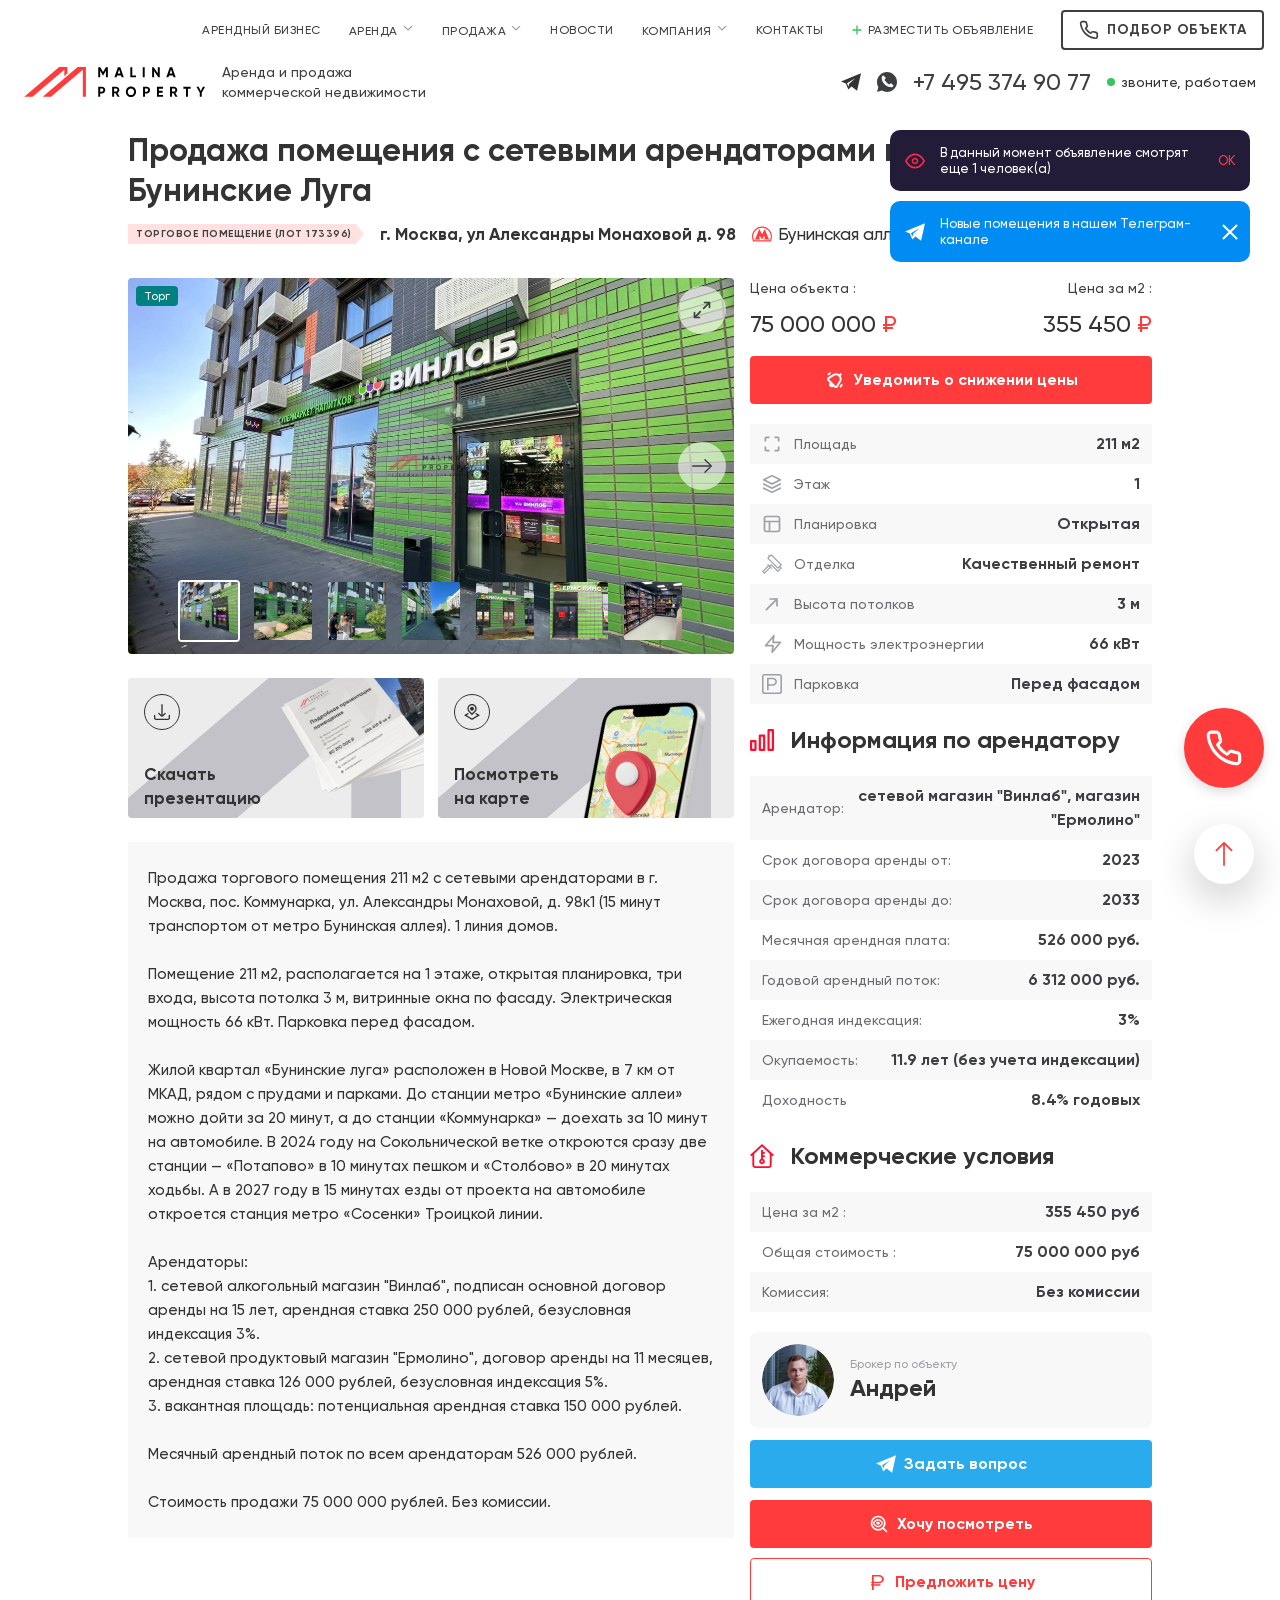
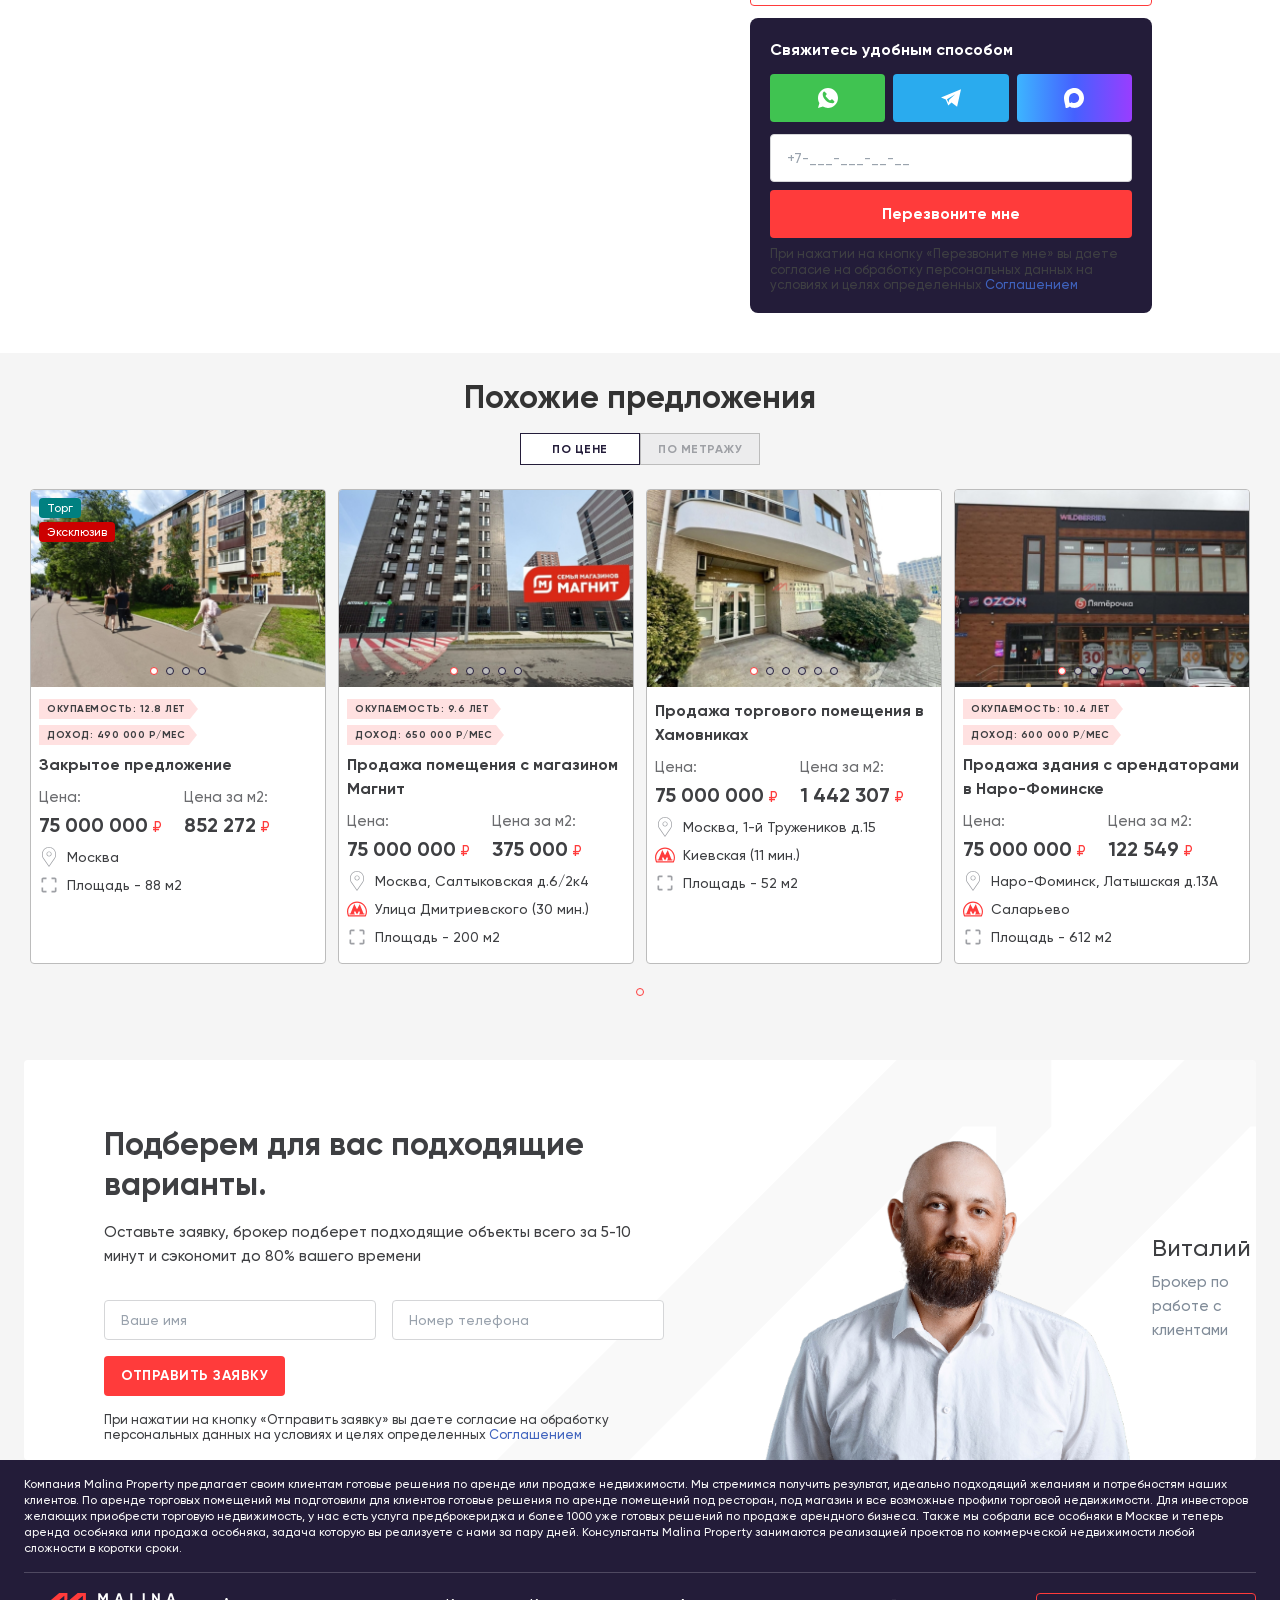
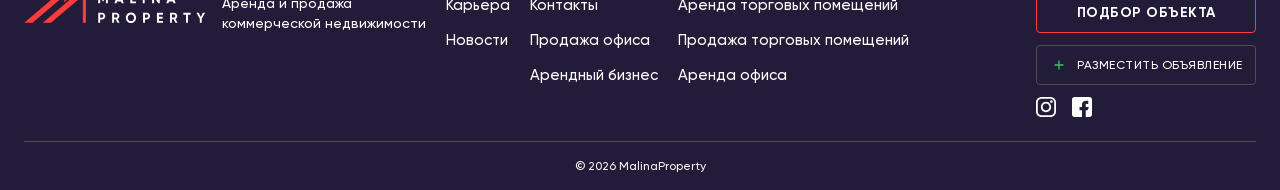
==== object/index.html @ c5d5a67d "Malina Property: страницы объекта и подборки" ====
<!doctype html>
<!--
  Malina Property — каркас страницы.
  ⚠️ *.html в корне website/ СГЕНЕРИРОВАНЫ: этот каркас + pages/<имя>.html + blocks/**/*.html → `node build.mjs`.
  Правьте блоки, страницы и layout.html, не собранные файлы (гейт `node build.mjs --check` поймает ручную правку).
-->
<html lang="ru">
<head>
<meta charset="utf-8" />
<meta http-equiv="Cache-Control" content="no-cache, no-store, must-revalidate" />
<meta name="viewport" content="width=device-width,initial-scale=1" />
<title>Страница объекта — Malina Property</title>
<link rel="preload" href="../fonts/gilroy-medium.woff" as="font" type="font/woff" crossorigin />
<link rel="preload" href="../fonts/gilroy-bold.woff" as="font" type="font/woff" crossorigin />
<link rel="stylesheet" href="../styles.css" />
</head>
<body>
<header id="header">
  <div class="container header-top hide-mobile">
    <a class="nav-item" href="#">Арендный бизнес</a>
    <div class="nav-drop"><a class="nav-item" href="#">Аренда <img src="../img/icons/chevron-down.svg" alt="" /></a><div class="submenu"><a href="#">Торговые помещения</a><a href="#">Офисы</a><a href="#">Особняки</a></div></div>
    <div class="nav-drop"><a class="nav-item" href="#">Продажа <img src="../img/icons/chevron-down.svg" alt="" /></a><div class="submenu"><a href="#">Торговые помещения</a><a href="#">Арендный бизнес</a><a href="#">Офисы</a><a href="#">Особняки</a></div></div>
    <a class="nav-item" href="#">Новости</a>
    <div class="nav-drop"><a class="nav-item" href="#">Компания <img src="../img/icons/chevron-down.svg" alt="" /></a><div class="submenu"><a href="#">Собственникам</a><a href="#">Клиентам</a><a href="#">Вакансии</a></div></div>
    <a class="nav-item" href="#">Контакты</a>
    <a class="nav-item" href="#"><img src="../img/icons/plus.svg" alt="" /> Разместить объявление</a>
    <a class="btn btn--select" href="#" data-modal="m-podbor"><img src="../img/icons/phone.svg" alt="" /><span>Подбор объекта</span></a>
  </div>
  <div class="container header-bottom">
    <button class="menu-btn only-mobile" type="button" aria-label="Меню" aria-controls="mobile-menu" aria-expanded="false"><img src="../img/icons/menu.svg" alt="" /></button>
    <a class="logo" href="../object/" aria-label="Malina Property"><img src="../img/brand/logo-dark.svg" alt="Malina Property" /></a>
    <p class="logo-note hide-mobile">Аренда и продажа<br />коммерческой недвижимости</p>
    <span class="spacer"></span>
    <a class="messenger hide-mobile" href="#" aria-label="Telegram"><img src="../img/icons/telegram.svg" alt="" /></a>
    <a class="messenger messenger--wa" href="#" aria-label="WhatsApp"><img src="../img/icons/whatsapp.svg" alt="" /></a>
    <a class="phone" href="tel:+74953749077">+7 495 374 90 77</a>
    <p class="status hide-mobile"><img src="../img/icons/status-dot.svg" alt="" /> звоните, работаем</p>
    <a class="call-btn only-mobile" href="#" data-modal="m-podbor" aria-label="Подбор объекта"><img src="../img/icons/phone.svg" alt="" /></a>
  </div>
  <nav id="mobile-menu" class="only-mobile" aria-label="Меню">
    <button class="mm-close js-menu-close" type="button" aria-label="Закрыть меню"><img src="../img/icons/close.svg" alt="" /></button>
    <a href="#">Арендный бизнес</a>
    <a href="#">Аренда</a>
    <div class="mm-sub"><a href="#">Торговые помещения</a><a href="#">Офисы</a><a href="#">Особняки</a></div>
    <a href="#">Продажа</a>
    <div class="mm-sub"><a href="#">Торговые помещения</a><a href="#">Арендный бизнес</a><a href="#">Офисы</a><a href="#">Особняки</a></div>
    <a href="#">Новости</a>
    <a href="#">Компания</a>
    <div class="mm-sub"><a href="#">Собственникам</a><a href="#">Клиентам</a><a href="#">Вакансии</a></div>
    <a href="#">Контакты</a>
    <a href="#">Разместить объявление</a>
    <a class="btn btn--select" href="#" data-modal="m-podbor"><img src="../img/icons/phone.svg" alt="" /><span>Подбор объекта</span></a>
  </nav>
</header>
<main>
<div id="viewers-toast" role="status">
  <img src="../img/icons/eye.svg" alt="" />
  <p>В данный момент объявление смотрят еще 1 человек(а)</p>
  <button type="button" class="js-toast-close">ОК</button>
</div>
<!-- Плашка Telegram-канала — как на сайте: справа под шапкой (под плашкой «смотрят»), на телефоне — внизу; × прячет до перезагрузки (решение 6) -->
<div id="tg-plaque" class="js-tg" hidden>
  <a href="#"><img src="../img/site/telegram.svg" alt="" />Новые помещения в нашем Телеграм-канале</a>
  <button class="js-tg-close" type="button" aria-label="Скрыть"></button>
</div>
<section id="object-title">
  <div class="container">
    <div class="object-wrap">
      <div class="mobile-actions">
        <a class="icon-btn icon-btn--sm" href="#" aria-label="Назад"><img src="../img/icons/chevron-left.svg" alt="" /></a>
        <button class="icon-btn icon-btn--sm js-favorite" type="button" aria-label="В избранное"><img src="../img/icons/favorite.svg" alt="" /></button>
      </div>
      <div class="title-row">
        <h1>Продажа помещения с сетевыми арендаторами в ЖК Бунинские Луга</h1>
        <p class="views">Просмотров: 2375</p>
        <button class="icon-btn icon-btn--sm js-favorite" type="button" aria-label="В избранное"><img src="../img/icons/favorite.svg" alt="" /></button>
      </div>
      <div class="info-row">
        <span class="tag"><span class="tag__body">Торговое помещение (лот 173396)</span><img class="tag__tail" src="../img/icons/tag-tail.svg" alt="" /></span>
        <p class="address">г. Москва, ул Александры Монаховой д. 98</p>
        <p class="metro"><img src="../img/icons/metro.svg" alt="Метро" />Бунинская аллея (транспортом 15 мин.)</p>
      </div>
    </div>
  </div>
</section>
<section id="object-main">
  <div class="container">
    <div class="object-wrap">
      <div class="col-left">
<div id="gallery" class="js-gallery">
  <!-- Лента фото: первое — в разметке, остальные app.js строит по миниатюрам (data-src). Листается стрелками, миниатюрами, свайпом -->
  <div class="photo js-slider-view">
    <div class="slides js-slides"><img src="../img/object/photo-1.jpg" alt="Помещение с сетевыми арендаторами, ЖК Бунинские Луга" draggable="false" /></div>
    <span class="badge badge--teal g-torg js-torg" hidden>Торг</span>
    <button class="icon-btn icon-btn--photo g-expand js-gallery-full" type="button" aria-label="Развернуть"><img src="../img/icons/expand.svg" alt="" /></button>
    <button class="icon-btn icon-btn--photo g-prev js-prev" type="button" aria-label="Предыдущее фото"><img src="../img/icons/arrow-left.svg" alt="" /></button>
    <button class="icon-btn icon-btn--photo g-next js-next" type="button" aria-label="Следующее фото"><img src="../img/icons/arrow-right.svg" alt="" /></button>
  </div>
  <div class="thumbs js-thumbs">
    <button class="thumb" type="button" data-src="../img/object/photo-1.jpg" aria-current="true" aria-label="Фото 1"><img src="../img/object/thumb-1.jpg" alt="" /></button>
    <button class="thumb" type="button" data-src="../img/object/thumb-2.jpg" aria-label="Фото 2"><img src="../img/object/thumb-2.jpg" alt="" /></button>
    <button class="thumb" type="button" data-src="../img/object/thumb-3.jpg" aria-label="Фото 3"><img src="../img/object/thumb-3.jpg" alt="" /></button>
    <button class="thumb" type="button" data-src="../img/object/thumb-4.jpg" aria-label="Фото 4"><img src="../img/object/thumb-4.jpg" alt="" /></button>
    <button class="thumb" type="button" data-src="../img/object/thumb-5.jpg" aria-label="Фото 5"><img src="../img/object/thumb-5.jpg" alt="" /></button>
    <button class="thumb" type="button" data-src="../img/object/thumb-6.jpg" aria-label="Фото 6"><img src="../img/object/thumb-6.jpg" alt="" /></button>
    <button class="thumb" type="button" data-src="../img/object/thumb-7.jpg" aria-label="Фото 7"><img src="../img/object/thumb-7.jpg" alt="" /></button>
  </div>
  <!-- Полный экран — как на malinaproperty.ru: подложка, фото по центру, миниатюры под ним, справа панель объекта (заголовок,
       тег, адрес, метро — копия из заголовка страницы), белый крестик. На телефоне — сплошной фон, без панели -->
  <div class="g-full layer js-gallery-layer" role="dialog" aria-modal="true" aria-label="Фото объекта" hidden>
    <div class="g-full__stage layer__box">
      <!-- Рамка фото: лента обрезается по краю (overflow), а крестик висит снаружи угла -->
      <div class="g-full__frame">
      <div class="g-full__photo js-slider-view">
        <div class="slides js-slides"></div>
        <span class="badge badge--teal g-torg js-torg" hidden>Торг</span>
        <button class="icon-btn g-full__arrow g-prev js-prev" type="button" aria-label="Предыдущее фото"><img src="../img/icons/arrow-left.svg" alt="" /></button>
        <button class="icon-btn g-full__arrow g-next js-next" type="button" aria-label="Следующее фото"><img src="../img/icons/arrow-right.svg" alt="" /></button>
      </div>
        <button class="g-full__close js-gallery-close" type="button" aria-label="Закрыть"><img src="../img/icons/close.svg" alt="" /></button>
      </div>
      <div class="g-full__thumbs js-thumbs"></div>
    </div>
    <aside class="g-full__panel">
      <h2 class="js-full-title"></h2>
      <span class="tag"><span class="tag__body js-full-tag"></span><img class="tag__tail" src="../img/icons/tag-tail.svg" alt="" /></span>
      <p class="g-full__address js-full-address"></p>
      <p class="g-full__metro"><img src="../img/icons/metro.svg" alt="Метро" /><span class="js-full-metro"></span></p>
      <a class="btn btn--primary" href="#" data-modal="m-view"><img src="../img/icons/eye-white.svg" alt="" />Хочу посмотреть</a>
      <a class="btn btn--select" href="#" data-modal="m-price"><img src="../img/icons/rub-dark.svg" alt="" />Предложите цену</a>
    </aside>
  </div>
</div>
<div id="banners">
  <a class="banner" href="#" data-modal="m-presentation">
    <img class="b-lines" src="../img/banners/bg-lines.svg" alt="" />
    <span class="b-icon b-icon--ring"><img src="../img/banners/download.svg" alt="" /></span>
    <img class="b-cards" src="../img/banners/business-cards.png" alt="" />
    <span class="b-text">Скачать<br />презентацию</span>
  </a>
  <a class="banner js-map" href="https://yandex.ru/maps/" target="_blank" rel="noopener">
    <img class="b-lines" src="../img/banners/bg-lines.svg" alt="" />
    <img class="b-icon" src="../img/banners/map-pin.svg" alt="" />
    <span class="b-phone-wrap"><img class="b-phone" src="../img/banners/phone-map.png" alt="" /></span>
    <img class="b-pin" src="../img/banners/location.png" alt="" />
    <span class="b-text">Посмотреть<br />на карте</span>
  </a>
</div>
<div id="description">
  <p>Продажа торгового помещения 211 м2 с сетевыми арендаторами в г. Москва, пос. Коммунарка, ул. Александры Монаховой, д. 98к1 (15 минут транспортом от метро Бунинская аллея). 1 линия домов.</p>
  <p>Помещение 211 м2, располагается на 1 этаже, открытая планировка, три входа, высота потолка 3 м, витринные окна по фасаду. Электрическая мощность 66 кВт. Парковка перед фасадом.</p>
  <p>Жилой квартал «Бунинские луга» расположен в Новой Москве, в 7 км от МКАД, рядом с прудами и парками. До станции метро «Бунинские аллеи» можно дойти за 20 минут, а до станции «Коммунарка» — доехать за 10 минут на автомобиле. В 2024 году на Сокольнической ветке откроются сразу две станции — «Потапово» в 10 минутах пешком и «Столбово» в 20 минутах ходьбы. А в 2027 году в 15 минутах езды от проекта на автомобиле откроется станция метро «Сосенки» Троицкой линии.</p>
  <p>Арендаторы:<br />1. сетевой алкогольный магазин "Винлаб", подписан основной договор аренды на 15 лет, арендная ставка 250 000 рублей, безусловная индексация 3%.<br />2. сетевой продуктовый магазин "Ермолино", договор аренды на 11 месяцев, арендная ставка 126 000 рублей, безусловная индексация 5%.<br />3. вакантная площадь: потенциальная арендная ставка 150 000 рублей.</p>
  <p>Месячный арендный поток по всем арендаторам 526 000 рублей.</p>
  <p>Стоимость продажи 75 000 000 рублей. Без комиссии.</p>
</div>
      </div>
      <div class="col-right">
<div id="price">
  <div class="prices">
    <div><p class="p-label">Цена объекта :</p><p class="p-value">75 000 000 <span class="rub">₽</span></p></div>
    <div><p class="p-label">Цена за м2 :</p><p class="p-value">355 450 <span class="rub">₽</span></p></div>
  </div>
  <!-- «Уведомить о снижении цены» — как на сайте, без окна: нажатие раскрывает поле телефона, кнопка становится «Уведомить меня» -->
  <form class="notify js-notify js-phone-form">
    <button class="btn btn--primary btn--block" type="button" data-open="Уведомить меня"><img src="../img/icons/bell.svg" alt="" /><span>Уведомить о снижении цены</span></button>
    <div class="notify__more">
      <input class="input input--lg js-phone" type="tel" placeholder="Номер телефона" aria-label="Номер телефона" />
      <p class="consent">При нажатии на кнопку «Уведомить меня» вы даете согласие на обработку персональных данных на условиях и целях определенных <a href="#">Соглашением</a></p>
    </div>
  </form>
</div>
<div id="params" class="kv">
  <div class="kv__row"><img src="../img/icons/area.svg" alt="" /><span class="kv__key">Площадь</span><span class="kv__val">211 м2</span></div>
  <div class="kv__row"><img src="../img/icons/floor.svg" alt="" /><span class="kv__key">Этаж</span><span class="kv__val">1</span></div>
  <div class="kv__row"><img src="../img/icons/layout.svg" alt="" /><span class="kv__key">Планировка</span><span class="kv__val">Открытая</span></div>
  <div class="kv__row"><img src="../img/icons/finish.svg" alt="" /><span class="kv__key">Отделка</span><span class="kv__val">Качественный ремонт</span></div>
  <div class="kv__row"><img src="../img/icons/ceiling.svg" alt="" /><span class="kv__key">Высота потолков</span><span class="kv__val">3 м</span></div>
  <div class="kv__row"><img src="../img/icons/power.svg" alt="" /><span class="kv__key">Мощность электроэнергии</span><span class="kv__val">66 кВт</span></div>
  <div class="kv__row"><img src="../img/icons/parking.svg" alt="" /><span class="kv__key">Парковка</span><span class="kv__val">Перед фасадом</span></div>
</div>
<div id="tenant">
  <h2 class="sec-title"><img src="../img/icons/chart.svg" alt="" />Информация по арендатору</h2>
  <div class="kv kv--wide-pad">
    <div class="kv__row"><span class="kv__key">Арендатор:</span><span class="kv__val">сетевой магазин "Винлаб", магазин "Ермолино"</span></div>
    <div class="kv__row"><span class="kv__key">Срок договора аренды от:</span><span class="kv__val">2023</span></div>
    <div class="kv__row"><span class="kv__key">Срок договора аренды до:</span><span class="kv__val">2033</span></div>
    <div class="kv__row"><span class="kv__key">Месячная арендная плата:</span><span class="kv__val">526 000 руб.</span></div>
    <div class="kv__row"><span class="kv__key">Годовой арендный поток:</span><span class="kv__val">6 312 000 руб.</span></div>
    <div class="kv__row"><span class="kv__key">Ежегодная индексация:</span><span class="kv__val">3%</span></div>
    <div class="kv__row"><span class="kv__key">Окупаемость:</span><span class="kv__val">11.9 лет (без учета индексации)</span></div>
    <div class="kv__row"><span class="kv__key">Доходность</span><span class="kv__val">8.4% годовых</span></div>
  </div>
</div>
<div id="terms">
  <h2 class="sec-title"><img src="../img/icons/terms.svg" alt="" />Коммерческие условия</h2>
  <div class="kv kv--wide-pad">
    <div class="kv__row"><span class="kv__key">Цена за м2 :</span><span class="kv__val">355 450 руб</span></div>
    <div class="kv__row"><span class="kv__key">Общая стоимость :</span><span class="kv__val">75 000 000 руб</span></div>
    <div class="kv__row"><span class="kv__key">Комиссия:</span><span class="kv__val">Без комиссии</span></div>
  </div>
</div>
<div id="contact">
  <!-- С менеджером — брокер по объекту; без менеджера — отдел продаж (?manager=no) -->
  <div class="agent if-manager">
    <img class="agent-photo" src="../img/contact/broker-andrey.png" alt="Андрей" />
    <div><p class="agent-role">Брокер по объекту</p><p class="agent-name">Андрей</p></div>
  </div>
  <!-- «Задать вопрос» — как на сайте: Telegram брокеру с готовым текстом; ссылка пока заглушка (решение 5) -->
  <a class="btn btn--block btn--telegram if-manager" href="#"><img src="../img/site/telegram.svg" alt="" />Задать вопрос</a>
  <div class="agent if-no-manager">
    <span class="agent-logo"><img src="../img/brand/mark.svg" alt="" /></span>
    <div><p class="agent-role">Отдел продаж</p><p class="agent-name">Malina Property</p></div>
  </div>
  <div class="actions js-contact-actions">
    <a class="btn btn--primary btn--block" href="#" data-modal="m-view"><img src="../img/icons/view.svg" alt="" />Хочу посмотреть</a>
    <a class="btn btn--outline btn--block" href="#" data-modal="m-price"><img src="../img/icons/rub.svg" alt="" />Предложить цену</a>
  </div>
  <div class="dark-panel">
    <h3>Свяжитесь удобным способом</h3>
    <div class="messengers">
      <a class="m-whatsapp" href="#" aria-label="WhatsApp"><img src="../img/icons/whatsapp-white.svg" alt="" /></a>
      <a class="m-telegram" href="#" aria-label="Telegram"><img src="../img/icons/telegram-white.svg" alt="" /></a>
      <a class="m-max" href="#" aria-label="Max"><img src="../img/icons/max-white.svg" alt="" /></a>
    </div>
    <form class="callback js-phone-form">
      <input class="input input--lg js-phone" type="tel" placeholder="+7-___-___-__-__" aria-label="Телефон" />
      <button class="btn btn--primary btn--block" type="submit">Перезвоните мне</button>
      <p class="consent consent--dark">При нажатии на кнопку «Перезвоните мне» вы даете согласие на обработку персональных данных на условиях и целях определенных <a href="#">Соглашением</a></p>
    </form>
  </div>
</div>
      </div>
    </div>
  </div>
</section>
<section id="similar">
  <div class="container">
    <div class="s-head">
      <h2>Похожие предложения</h2>
      <div class="tabs" role="tablist">
        <button type="button" role="tab" aria-selected="true" data-sort="price">По цене</button>
        <button type="button" role="tab" aria-selected="false" data-sort="area">По метражу</button>
      </div>
    </div>
    <!-- Карусель по кругу (как Owl loop: true на сайте): 4 / 3 / 2 / 1 карточки, свайп, точки -->
    <div class="track js-carousel js-slider-view">
      <div class="slides js-slides">
      <a class="card" href="#" data-price="75000000" data-area="88">
        <div class="card__img js-slider-view">
          <div class="slides js-slides"><img src="../img/similar/offer-1.jpg" alt="" loading="lazy" draggable="false" /><img src="../img/site/similar-1/1.jpg" alt="" loading="lazy" draggable="false" /><img src="../img/site/similar-1/2.jpg" alt="" loading="lazy" draggable="false" /><img src="../img/site/similar-1/3.jpg" alt="" loading="lazy" draggable="false" /></div>
          <div class="card__badges"><span class="badge badge--teal">Торг</span><span class="badge badge--red">Эксклюзив</span></div>
          <button class="card__arrow card__prev js-prev" type="button" aria-label="Предыдущее фото"><img src="../img/site/arrow-left.svg" alt="" /></button>
          <button class="card__arrow card__next js-next" type="button" aria-label="Следующее фото"><img src="../img/site/arrow-right.svg" alt="" /></button>
          <div class="card__dots js-card-dots"></div>
        </div>
        <div class="card__body">
          <div class="card__tags"><span class="tag"><span class="tag__body">Окупаемость: 12.8 лет</span><img class="tag__tail" src="../img/icons/tag-tail.svg" alt="" /></span><span class="tag"><span class="tag__body">Доход: 490 000 р/мес</span><img class="tag__tail" src="../img/icons/tag-tail.svg" alt="" /></span></div>
          <p class="card__title">Закрытое предложение</p>
          <div class="card__prices"><div><span class="card__price-label">Цена:</span><span class="card__price"><b>75 000 000</b><span class="rub">₽</span></span></div><div><span class="card__price-label">Цена за м2:</span><span class="card__price"><b>852 272</b><span class="rub">₽</span></span></div></div>
          <div class="card__meta">
            <p class="card__meta-row"><img src="../img/icons/pin.svg" alt="" />Москва</p>
            <p class="card__meta-row"><img src="../img/icons/area.svg" alt="" />Площадь - 88 м2</p>
          </div>
        </div>
      </a>
      <a class="card" href="#" data-price="75000000" data-area="200">
        <div class="card__img js-slider-view">
          <div class="slides js-slides"><img src="../img/similar/offer-2.jpg" alt="" loading="lazy" draggable="false" /><img src="../img/site/similar-2/1.jpg" alt="" loading="lazy" draggable="false" /><img src="../img/site/similar-2/2.jpg" alt="" loading="lazy" draggable="false" /><img src="../img/site/similar-2/3.jpg" alt="" loading="lazy" draggable="false" /><img src="../img/site/similar-2/4.jpg" alt="" loading="lazy" draggable="false" /></div>
          <button class="card__arrow card__prev js-prev" type="button" aria-label="Предыдущее фото"><img src="../img/site/arrow-left.svg" alt="" /></button>
          <button class="card__arrow card__next js-next" type="button" aria-label="Следующее фото"><img src="../img/site/arrow-right.svg" alt="" /></button>
          <div class="card__dots js-card-dots"></div>
        </div>
        <div class="card__body">
          <div class="card__tags"><span class="tag"><span class="tag__body">Окупаемость: 9.6 лет</span><img class="tag__tail" src="../img/icons/tag-tail.svg" alt="" /></span><span class="tag"><span class="tag__body">Доход: 650 000 р/мес</span><img class="tag__tail" src="../img/icons/tag-tail.svg" alt="" /></span></div>
          <p class="card__title">Продажа помещения с магазином Магнит</p>
          <div class="card__prices"><div><span class="card__price-label">Цена:</span><span class="card__price"><b>75 000 000</b><span class="rub">₽</span></span></div><div><span class="card__price-label">Цена за м2:</span><span class="card__price"><b>375 000</b><span class="rub">₽</span></span></div></div>
          <div class="card__meta">
            <p class="card__meta-row"><img src="../img/icons/pin.svg" alt="" />Москва, Салтыковская д.6/2к4</p>
            <p class="card__meta-row"><img src="../img/icons/metro.svg" alt="" />Улица Дмитриевского (30 мин.)</p>
            <p class="card__meta-row"><img src="../img/icons/area.svg" alt="" />Площадь - 200 м2</p>
          </div>
        </div>
      </a>
      <a class="card" href="#" data-price="75000000" data-area="52">
        <div class="card__img js-slider-view">
          <div class="slides js-slides"><img src="../img/similar/offer-3.jpg" alt="" loading="lazy" draggable="false" /><img src="../img/site/similar-3/1.jpg" alt="" loading="lazy" draggable="false" /><img src="../img/site/similar-3/2.jpg" alt="" loading="lazy" draggable="false" /><img src="../img/site/similar-3/3.jpg" alt="" loading="lazy" draggable="false" /><img src="../img/site/similar-3/4.jpg" alt="" loading="lazy" draggable="false" /><img src="../img/site/similar-3/5.jpg" alt="" loading="lazy" draggable="false" /></div>
          <button class="card__arrow card__prev js-prev" type="button" aria-label="Предыдущее фото"><img src="../img/site/arrow-left.svg" alt="" /></button>
          <button class="card__arrow card__next js-next" type="button" aria-label="Следующее фото"><img src="../img/site/arrow-right.svg" alt="" /></button>
          <div class="card__dots js-card-dots"></div>
        </div>
        <div class="card__body">
          <p class="card__title">Продажа торгового помещения в Хамовниках</p>
          <div class="card__prices"><div><span class="card__price-label">Цена:</span><span class="card__price"><b>75 000 000</b><span class="rub">₽</span></span></div><div><span class="card__price-label">Цена за м2:</span><span class="card__price"><b>1 442 307</b><span class="rub">₽</span></span></div></div>
          <div class="card__meta">
            <p class="card__meta-row"><img src="../img/icons/pin.svg" alt="" />Москва, 1-й Тружеников д.15</p>
            <p class="card__meta-row"><img src="../img/icons/metro.svg" alt="" />Киевская (11 мин.)</p>
            <p class="card__meta-row"><img src="../img/icons/area.svg" alt="" />Площадь - 52 м2</p>
          </div>
        </div>
      </a>
      <a class="card" href="#" data-price="75000000" data-area="612">
        <div class="card__img js-slider-view">
          <div class="slides js-slides"><img src="../img/similar/offer-4.jpg" alt="" loading="lazy" draggable="false" /><img src="../img/site/similar-4/1.jpg" alt="" loading="lazy" draggable="false" /><img src="../img/site/similar-4/2.jpg" alt="" loading="lazy" draggable="false" /><img src="../img/site/similar-4/3.jpg" alt="" loading="lazy" draggable="false" /><img src="../img/site/similar-4/4.jpg" alt="" loading="lazy" draggable="false" /><img src="../img/site/similar-4/5.jpg" alt="" loading="lazy" draggable="false" /></div>
          <button class="card__arrow card__prev js-prev" type="button" aria-label="Предыдущее фото"><img src="../img/site/arrow-left.svg" alt="" /></button>
          <button class="card__arrow card__next js-next" type="button" aria-label="Следующее фото"><img src="../img/site/arrow-right.svg" alt="" /></button>
          <div class="card__dots js-card-dots"></div>
        </div>
        <div class="card__body">
          <div class="card__tags"><span class="tag"><span class="tag__body">Окупаемость: 10.4 лет</span><img class="tag__tail" src="../img/icons/tag-tail.svg" alt="" /></span><span class="tag"><span class="tag__body">Доход: 600 000 р/мес</span><img class="tag__tail" src="../img/icons/tag-tail.svg" alt="" /></span></div>
          <p class="card__title">Продажа здания с арендаторами в Наро-Фоминске</p>
          <div class="card__prices"><div><span class="card__price-label">Цена:</span><span class="card__price"><b>75 000 000</b><span class="rub">₽</span></span></div><div><span class="card__price-label">Цена за м2:</span><span class="card__price"><b>122 549</b><span class="rub">₽</span></span></div></div>
          <div class="card__meta">
            <p class="card__meta-row"><img src="../img/icons/pin.svg" alt="" />Наро-Фоминск, Латышская д.13А</p>
            <p class="card__meta-row"><img src="../img/icons/metro.svg" alt="" />Саларьево</p>
            <p class="card__meta-row"><img src="../img/icons/area.svg" alt="" />Площадь - 612 м2</p>
          </div>
        </div>
      </a>
      </div>
    </div>
    <div class="dots js-carousel-dots" aria-label="Страницы"></div>
  </div>
</section>
<section id="lead">
  <div class="container">
    <div class="lead-card">
      <div class="decor"><img src="../img/lead/decor.svg" alt="" /></div>
      <div class="content">
        <h2>Подберем для вас подходящие варианты.</h2>
        <p class="lead-text">Оставьте заявку, брокер подберет подходящие объекты всего за 5-10 минут и сэкономит до 80% вашего времени</p>
        <!-- Телефон: брокер (с менеджером) или логотип (без) — между текстом и формой -->
        <img class="broker-photo-m if-manager" src="../img/lead/broker-vitaliy-m.png" alt="Виталий" />
        <p class="broker-m if-manager"><b>Виталий</b><span>Брокер по работе с клиентами</span></p>
        <img class="wordmark-m if-no-manager" src="../img/brand/wordmark.svg" alt="Malina Property" />
        <form class="js-lead-form">
          <div class="inputs">
            <input class="input js-req" type="text" placeholder="Ваше имя" aria-label="Ваше имя" />
            <input class="input js-phone" type="tel" placeholder="Номер телефона" aria-label="Номер телефона" />
          </div>
          <button class="btn btn--primary btn--sm" type="submit">Отправить заявку</button>
          <p class="consent">При нажатии на кнопку «Отправить заявку» вы даете согласие на обработку персональных данных на условиях и целях определенных <a href="#">Соглашением</a></p>
        </form>
      </div>
      <img class="broker-photo if-manager" src="../img/lead/broker-vitaliy.png" alt="Виталий" />
      <div class="broker if-manager"><p class="broker-name">Виталий</p><p class="broker-role">Брокер по работе с клиентами</p></div>
      <img class="wordmark if-no-manager" src="../img/brand/wordmark.svg" alt="Malina Property" />
    </div>
  </div>
</section>
<div id="fab">
  <!-- Виджет брокера — как на сайте: красный круг; нажатие раскрывает панель «Задайте вопрос» с телефоном, мессенджерами и формой -->
  <div class="broker-widget js-broker-widget">
    <button class="bw-circle js-bw-open" type="button" aria-label="Задать вопрос брокеру"><img src="../img/site/call.svg" alt="" /></button>
    <div class="bw-panel" role="dialog" aria-label="Задайте вопрос">
      <button class="bw-close js-bw-close" type="button" aria-label="Закрыть">×</button>
      <img class="bw-photo" src="../img/site/broker-sergey-200.png" alt="Сергей" />
      <div class="bw-text"><p>Задайте вопрос:</p><b>Сергей</b><span>Брокеру по работе с клиентами</span></div>
      <div class="bw-contacts">
        <b>+ 7 (495) 374 90 77</b>
        <a class="bw-tg" href="#" aria-label="Telegram"><img src="../img/site/telegram.svg" alt="" /></a>
        <a class="bw-wa" href="#" aria-label="WhatsApp"><img src="../img/site/whatsapp.svg" alt="" /></a>
      </div>
      <form class="bw-form js-phone-form">
        <input class="input js-phone" type="tel" placeholder="Номер телефона" aria-label="Номер телефона" />
        <button class="btn btn--primary btn--block bw-submit" type="submit">Перезвоните мне</button>
      </form>
    </div>
  </div>
  <button class="fab-up js-up" type="button" aria-label="Наверх"><img src="../img/icons/arrow-up.svg" alt="" /></button>
</div>
<div id="sticky-actions" class="js-sticky-actions">
  <a class="btn btn--primary btn--block" href="#" data-modal="m-view"><img src="../img/icons/view.svg" alt="" />Хочу посмотреть</a>
  <a class="btn btn--outline btn--block" href="#" data-modal="m-price"><img src="../img/icons/rub.svg" alt="" />Предложить цену</a>
</div>
<!-- Квиз «Ищете помещение на покупку?» — как на malinaproperty.ru: через 70 с справа снизу, при каждой загрузке (решение 6).
     Шаги: ветка → вопросы (клик по варианту — сразу дальше) → телефон → «Спасибо». Вопросы веток — data-* ниже, app.js. -->
<div id="quiz" class="js-quiz" hidden>
  <button class="quiz__close js-quiz-close" type="button" aria-label="Закрыть"></button>
  <div class="quiz__box">
    <div class="quiz__step is-small" data-step="start">
      <p class="quiz__title">Ищете помещение на покупку?</p>
      <div class="quiz__options"><button type="button" data-branch="tenant">С арендатором</button><button type="button" data-branch="empty">Пустое</button></div>
    </div>
    <div class="quiz__step" data-step="question" hidden>
      <p class="quiz__title js-quiz-q"></p>
      <div class="quiz__options js-quiz-options"></div>
    </div>
    <form class="quiz__step quiz__form js-quiz-form" data-step="phone" hidden>
      <p class="quiz__title">Оставьте номер — брокер подберет варианты по этим параметрам</p>
      <div class="quiz__row"><input class="quiz__input js-phone" type="tel" placeholder="+7" aria-label="Телефон" /><button class="quiz__submit" type="submit">Получить подборку</button></div>
      <p class="quiz__consent">Нажимая кнопку, я соглашаюсь на <a href="#">обработку персональных данных</a> для маркетинговых сообщений</p>
    </form>
    <div class="quiz__step" data-step="done" hidden><p class="quiz__title">Спасибо! Наш менеджер свяжется с Вами.</p></div>
  </div>
  <script type="application/json" class="js-quiz-data">
{
 "tenant": [
  ["На что ориентируетесь при выборе помещения", ["Окупаемость", "Расположение", "На арендатора"]],
  ["В каком бюджете рассматриваете покупку?", ["до 30 млн. руб", "30 - 50 млн.руб", "50 - 80 млн.руб", "80 - 100 млн.руб", "от 100 млн.руб"]],
  ["Когда планируете покупку", ["Сразу как найду подходящее", "Через пару месяцев", "Пока изучаю рынок"]]
 ],
 "empty": [
  ["В каком доме рассматриваете покупку помещения?", ["В готовом доме", "В строящемся доме", "Без разницы"]],
  ["Для каких целей планируете покупку", ["Для сдачи в аренду", "Под свой бизнес", "Вложить деньги", "На перепродажу"]],
  ["На что ориентируетесь при выборе помещения", ["Локация", "Трафик", "Востребованность арендаторами"]],
  ["В каком бюджете рассматриваете покупку?", ["до 30 млн. руб", "30 - 50 млн. руб", "50 - 80 млн. руб"]],
  ["Когда планируете покупку", ["Сразу как найду подходящее", "Через пару месяцев", "Пока изучаю рынок"]]
 ]
}
  </script>
</div>
</main>
<footer id="footer">
  <div class="container">
    <p class="footer-about">Компания Malina Property предлагает своим клиентам готовые решения по аренде или продаже недвижимости. Мы стремимся получить результат, идеально подходящий желаниям и потребностям наших клиентов. По аренде торговых помещений мы подготовили для клиентов готовые решения по аренде помещений под ресторан, под магазин и все возможные профили торговой недвижимости. Для инвесторов желающих приобрести торговую недвижимость, у нас есть услуга предброкериджа и более 1000 уже готовых решений по продаже арендного бизнеса. Также мы собрали все особняки в Москве и теперь аренда особняка или продажа особняка, задача которую вы реализуете с нами за пару дней. Консультанты Malina Property занимаются реализацией проектов по коммерческой недвижимости любой сложности в коротки сроки.</p>
    <div class="footer-main">
      <div class="footer-brand">
        <a href="../object/" aria-label="Malina Property"><img src="../img/brand/logo-white.svg" alt="Malina Property" /></a>
        <p>Аренда и продажа<br />коммерческой недвижимости</p>
      </div>
      <nav class="footer-links"><a href="#">Карьера</a><a href="#">Новости</a></nav>
      <nav class="footer-links"><a href="#">Контакты</a><a href="#">Продажа офиса</a><a href="#">Арендный бизнес</a></nav>
      <nav class="footer-links"><a href="#">Аренда торговых помещений</a><a href="#">Продажа торговых помещений</a><a href="#">Аренда офиса</a></nav>
      <span class="spacer"></span>
      <a class="footer-phone" href="tel:+74953749077">+7 495 374 90 77</a>
      <div class="footer-actions">
        <a class="btn btn--sm btn--ghost-dark btn--accent-border" href="#" data-modal="m-podbor">Подбор объекта</a>
        <a class="btn btn--sm btn--ghost-dark btn--plus" href="#"><img src="../img/icons/plus.svg" alt="" />Разместить объявление</a>
        <div class="footer-social">
          <a href="#" aria-label="Instagram"><img src="../img/icons/instagram.svg" alt="" /></a>
          <a href="#" aria-label="Facebook"><img src="../img/icons/facebook.svg" alt="" /></a>
        </div>
      </div>
    </div>
    <p class="footer-copy">© <span class="js-year">2026</span> MalinaProperty</p>
  </div>
</footer>
<!-- Окна сайта (как на malinaproperty.ru, решение 6). Кнопка открывает окно атрибутом data-modal="<id>".
     Окна с карточкой объекта (m-view, m-price) заполняют её из заголовка и цены страницы (app.js).
     После отправки любой формы — окно m-success: текст зависит от времени по Москве. -->
<div id="m-view" class="modal layer" role="dialog" aria-modal="true" aria-labelledby="m-view-title" hidden>
  <div class="modal__box layer__box">
    <button class="modal__close js-modal-close" type="button" aria-label="Закрыть"><img src="../img/icons/close.svg" alt="" /></button>
    <form class="modal__form js-phone-form">
      <div class="modal__head"><h2 id="m-view-title">Посмотреть объект</h2><p>Уточним доступ в помещение и согласуем удобное время</p></div>
      <div class="modal__fields">
        <input class="input js-phone" type="tel" placeholder="Номер телефона" aria-label="Номер телефона" />
        <input class="input js-req" type="text" placeholder="Ваше имя" aria-label="Ваше имя" />
      </div>
      <div class="modal__aside"><div class="obj-card js-obj-card"></div></div>
      <button class="btn btn--primary btn--block modal__submit" type="submit">Согласовать просмотр</button>
      <p class="consent">При нажатии на кнопку «Согласовать просмотр» вы даете согласие на обработку персональных данных на условиях и целях определенных <a href="#">Соглашением</a></p>
    </form>
  </div>
</div>
<div id="m-price" class="modal layer" role="dialog" aria-modal="true" aria-labelledby="m-price-title" hidden>
  <div class="modal__box layer__box">
    <button class="modal__close js-modal-close" type="button" aria-label="Закрыть"><img src="../img/icons/close.svg" alt="" /></button>
    <form class="modal__form js-phone-form">
      <div class="modal__head"><h2 id="m-price-title">Какую цену готовы предложить?</h2><p>Обсудим возможность сделки по вашей цене и вернемся с ответом</p></div>
      <div class="modal__fields">
        <input class="input js-req" type="text" placeholder="Ваше имя" aria-label="Ваше имя" />
        <input class="input js-phone" type="tel" placeholder="Номер телефона" aria-label="Номер телефона" />
        <input class="input js-req" type="text" inputmode="numeric" placeholder="Введите желаемую цену" aria-label="Желаемая цена" />
      </div>
      <div class="modal__aside"><div class="obj-card js-obj-card"></div></div>
      <button class="btn btn--primary btn--block modal__submit" type="submit">Отправить предложение</button>
      <p class="consent">При нажатии на кнопку «Отправить предложение» вы даете согласие на обработку персональных данных на условиях и целях определенных <a href="#">Соглашением</a></p>
    </form>
  </div>
</div>
<div id="m-presentation" class="modal layer" role="dialog" aria-modal="true" aria-labelledby="m-presentation-title" hidden>
  <div class="modal__box layer__box">
    <button class="modal__close js-modal-close" type="button" aria-label="Закрыть"><img src="../img/icons/close.svg" alt="" /></button>
    <form class="modal__form js-phone-form">
      <div class="modal__head"><h2 id="m-presentation-title">Получить презентацию объекта</h2><p>Все основные параметры объекта, фотографии, планировка и коммерческие условия — в одном PDF</p></div>
      <div class="modal__fields">
        <input class="input js-phone" type="tel" placeholder="Номер телефона" aria-label="Номер телефона" />
        <input class="input js-req" type="text" placeholder="Ваше имя" aria-label="Ваше имя" />
      </div>
      <div class="modal__aside modal__pdf"><img src="../img/site/presentation.png" alt="" /><p>PDF 3 MB<br />Актуально на <span class="js-today"></span></p></div>
      <button class="btn btn--primary btn--block modal__submit" type="submit">Получить презентацию</button>
      <p class="consent">При нажатии на кнопку «Получить презентацию» вы даете согласие на обработку персональных данных на условиях и целях определенных <a href="#">Соглашением</a></p>
    </form>
  </div>
</div>
<div id="m-podbor" class="modal layer" role="dialog" aria-modal="true" aria-labelledby="m-podbor-title" hidden>
  <div class="modal__box layer__box">
    <button class="modal__close js-modal-close" type="button" aria-label="Закрыть"><img src="../img/icons/close.svg" alt="" /></button>
    <form class="modal__form js-phone-form">
      <div class="modal__head"><h2 id="m-podbor-title">Подберем 5–10 объектов под ваш запрос</h2><p>Из 2500+ актуальных предложений отберем варианты под ваши цели и бюджет.</p></div>
      <div class="modal__fields">
        <input class="input js-phone" type="tel" placeholder="Номер телефона" aria-label="Номер телефона" />
        <input class="input js-req" type="text" placeholder="Ваше имя" aria-label="Ваше имя" />
        <textarea class="input input--area" placeholder="Расскажите подробнее об объекте, который ищете" aria-label="Что ищете"></textarea>
      </div>
      <div class="modal__aside modal__broker">
        <img class="mb-photo" src="../img/site/broker-sergey-200.png" alt="Сергей" />
        <p class="mb-name"><b>Сергей</b><span>Брокер по работе с клиентами</span></p>
        <ul class="mb-list">
          <li><span><img src="../img/site/list-clock.svg" alt="" /></span><p>Первые варианты — в течение <br /><b>10–15</b> минут.</p></li>
          <li><span><img src="../img/site/list-star.svg" alt="" /></span><p>Подбор и сопровождение покупки — без комиссии.</p></li>
          <li><span><img src="../img/site/list-zoom.svg" alt="" /></span><p><b>Учтет</b> коммерческие и технические <b>критерии поиска</b> объекта</p></li>
        </ul>
      </div>
      <button class="btn btn--primary btn--block modal__submit" type="submit">Получить подборку</button>
      <p class="consent">При нажатии на кнопку «Получить подборку» вы даете согласие на обработку персональных данных на условиях и целях определенных <a href="#">Соглашением</a></p>
    </form>
  </div>
</div>
<div id="m-success" class="modal modal--success layer" role="dialog" aria-modal="true" aria-labelledby="m-success-title" hidden>
  <div class="modal__box layer__box">
    <button class="modal__close js-modal-close" type="button" aria-label="Закрыть"><img src="../img/icons/close.svg" alt="" /></button>
    <span class="success-icon"><img src="../img/site/success.svg" alt="" /></span>
    <h2 id="m-success-title">Ваша заявка принята!</h2>
    <p>Мы приняли заявку и <span class="js-success-text">свяжемся с вами в ближайшее время</span></p>
  </div>
</div>
<script src="../app.js"></script>
</body>
</html>
---- styles.css ----
/*
  Malina Property — стили сайта.
  Вид — Figma `Malina_Work` (1440 / 390), поведение — как у malinaproperty.ru (CONTRIBUTING.md §2).
  Порядок: шрифты → токены → база → контейнер → компоненты (DS) → блоки (#id) в конце файла.
*/

/* === Шрифты: Gilroy с malinaproperty.ru === */
@font-face { font-family: 'Gilroy'; font-weight: 400; font-display: swap; src: url('fonts/gilroy-regular.woff2') format('woff2'); }
@font-face { font-family: 'Gilroy'; font-weight: 500; font-display: swap; src: url('fonts/gilroy-medium.woff') format('woff'); }
@font-face { font-family: 'Gilroy'; font-weight: 700; font-display: swap; src: url('fonts/gilroy-bold.woff') format('woff'); }
/* Квиз — шрифты сайта (Oswald, Golos Text), свои копии с Google Fonts */
@font-face { font-family: 'Oswald'; font-weight: 700; font-display: swap; src: url('fonts/oswald-cyr.woff2') format('woff2'); unicode-range: U+0400-045F, U+0490-0491, U+04B0-04B1, U+2116; }
@font-face { font-family: 'Oswald'; font-weight: 700; font-display: swap; src: url('fonts/oswald-lat.woff2') format('woff2'); unicode-range: U+0000-00FF, U+2000-206F; }
@font-face { font-family: 'Golos Text'; font-weight: 400 700; font-display: swap; src: url('fonts/golos-cyr.woff2') format('woff2'); unicode-range: U+0400-045F, U+0490-0491, U+04B0-04B1, U+2116; }
@font-face { font-family: 'Golos Text'; font-weight: 400 700; font-display: swap; src: url('fonts/golos-lat.woff2') format('woff2'); unicode-range: U+0000-00FF, U+2000-206F; }

/* === Токены — имена по переменным Figma (text/primary → --c-text) === */
:root {
  /* Текст */
  --c-text: #333;            /* text/primary */
  --c-text-2: #3e3f42;       /* text/secondary */
  --c-muted: #6b6c6f;        /* text/muted */
  --c-light: #9ea0a5;        /* text/light */
  --c-gray: #818c99;         /* text/gray */
  --c-placeholder: #99a2ad;  /* text/placeholder */
  --c-white: #fff;           /* text/white, bg/white */
  --c-on-dark: #f7f7f7;      /* text/on-dark */
  /* Бренд */
  --c-accent: #ff3b3b;                 /* brand/primary */
  --c-accent-15: rgba(255, 59, 59, .15); /* brand/primary-15% */
  --c-dark: #231c39;                   /* brand/dark */
  /* Фоны */
  --c-page: #f5f5f5;                   /* bg/page */
  --c-row: rgba(188, 188, 188, .1);    /* bg/row */
  --c-banner: #ececed;                 /* bg/banner */
  --c-overlay: rgba(255, 255, 255, .6); /* bg/overlay-60 */
  --c-surface: #f2f3f5;                /* bg/surface */
  --c-dim: rgba(23, 18, 38, .6);       /* затемнение под окном */
  --c-dim-strong: rgba(23, 18, 38, .72); /* фото архивного объекта */
  --c-glass: rgba(255, 255, 255, .16);  /* плашка на тёмном фото */
  --c-glass-border: rgba(255, 255, 255, .5);
  --c-gallery-dim: rgba(62, 63, 66, .8); /* подложка полноэкранной галереи (сайт) */
  /* Рамки */
  --c-border: #bcbcbc;        /* border/default */
  --c-border-input: #d5d6d8;  /* border/input */
  --c-border-dark: #241d3a;   /* border/dark */
  --c-border-on-dark: #4f4961; /* border/on-dark */
  /* UI */
  --c-whatsapp: #40c351;
  --c-telegram: #2aabee;
  --c-max-1: #3db5ff; --c-max-2: #4561ff; --c-max-3: #993dff;
  --c-tag-teal: #008080;
  --c-tag-red: #c00;
  --c-shadow: rgba(33, 33, 33, .16);
  --c-shadow-header: rgba(11, 3, 35, .15);
  --c-shadow-sticky: rgba(0, 0, 0, .12);
  --c-shadow-card: rgba(36, 28, 56, .06);
  --c-shadow-hover: rgba(0, 0, 0, .14); /* карточка «похожих» при наведении (сайт) */
  --c-shadow-menu: rgba(102, 0, 0, .35); /* подменю шапки (сайт) */
  --c-shadow-modal: rgba(31, 26, 52, .3);  /* окна (сайт) */
  --c-accent-10: rgba(255, 59, 59, .1);
  --c-menu-line: rgba(188, 188, 188, .5);
  --c-overlay-80: rgba(255, 255, 255, .8);
  --c-tg-plaque: #018cf3;               /* плашка Telegram (сайт) */
  --c-quiz: #091724; --c-quiz-close: #545454; /* квиз (сайт) */
  --c-glass-10: rgba(255, 255, 255, .1); --c-glass-20: rgba(255, 255, 255, .2);
  --c-arrow-shadow: rgba(62, 63, 66, .5); --c-arrow-shadow-hover: rgba(62, 63, 66, .7);
  --c-link: #3f63be;                        /* ссылка «Соглашением» (сайт) */
  --c-error: #ff0000; --c-error-bg: #fdd2d2; --c-error-glow: rgba(255, 0, 0, .3); /* ошибка поля (сайт) */

  /* Типографика — стили Figma Malina/Desktop/* (мобильные переопределены ниже) */
  --ff: 'Gilroy', sans-serif;
  --fs-tag: 10px;      --lh-tag: 12px;      /* Tag, caps .5 */
  --fs-caption: 12px;  --lh-caption: 16px;  /* Caption, Nav, Tab */
  --fs-label: 14px;    --lh-label: 20px;    /* Label, Button Caps */
  --fs-text: 15px;     --lh-text: 24px;     /* Text */
  --fs-body: 16px;     --lh-body: 24px;     /* Body Bold */
  --fs-subtitle: 17px; --lh-subtitle: 24px; /* Subtitle */
  --fs-h3: 20px;       --lh-h3: 28px;       /* H3 */
  --fs-h2: 24px;       --lh-h2: 32px;       /* H2, Title */
  --fs-h1: 32px;       --lh-h1: 40px;       /* H1 */

  /* Шапка: высота по живому сайту — 114 (две строки) / 64 на телефоне */
  --header-h: 114px;
}
@media (max-width: 767px) {
  :root {
    /* Malina/Mobile/*: H1 24/32 Regular, H2 20/28, Title 20/28, Label 12/16 */
    --fs-h1: 24px; --lh-h1: 32px;
    --fs-h2: 20px; --lh-h2: 28px;
    --fs-label: 12px; --lh-label: 16px;
    --header-h: 64px;
  }
}

/* === База === */
*, *::before, *::after { box-sizing: border-box; }
html { -webkit-text-size-adjust: 100%; }
body {
  margin: 0;
  padding-top: var(--header-h);
  font-family: var(--ff);
  font-weight: 500;
  font-size: var(--fs-label);
  line-height: var(--lh-label);
  color: var(--c-text);
  background: var(--c-white);
}
img { display: block; max-width: 100%; }
a { color: inherit; text-decoration: none; }
p, h1, h2, h3 { margin: 0; }
button, input { font: inherit; color: inherit; }
button { cursor: pointer; background: none; border: 0; padding: 0; }
a, button { transition: opacity .4s ease-out, background-color .4s ease-out, color .4s ease-out, border-color .4s ease-out, scale .1s ease-out; }
/* Плавная прокрутка к якорям; отступ — под фиксированную шапку (решение 5) */
html { scroll-behavior: smooth; scroll-padding-top: var(--header-h); }
/* Нажатие — кнопка чуть «вжимается» (scale, чтобы не спорить с transform позиционирования) */
.btn:active, .icon-btn:active, .thumb:active { scale: .97; }
/* Слои поверх страницы (окна): появляются и исчезают плавно — app.js ставит .is-in после снятия hidden */
.layer { opacity: 0; transition: opacity .25s ease-out; }
.layer.is-in { opacity: 1; }
.layer .layer__box { transform: translateY(16px); transition: transform .25s ease-out; }
.layer.is-in .layer__box { transform: none; }
@media (prefers-reduced-motion: reduce) {
  html { scroll-behavior: auto; }
  *, *::before, *::after { transition-duration: 0s !important; animation-duration: 0s !important; }
}

/* === Контейнер — как .container живого сайта: фиксированная ширина по диапазонам, поля 8px === */
.container { margin: 0 auto; padding: 0 8px; width: auto; }
@media (min-width: 768px) { .container { width: 750px; } }
@media (min-width: 992px) { .container { width: 970px; } }
@media (min-width: 1280px) { .container { width: 1248px; } }

/* Показ по диапазонам (как .hidden-xs живого сайта) */
@media (max-width: 767px) { .hide-mobile { display: none !important; } }
@media (min-width: 768px) { .only-mobile { display: none !important; } }

/* Состояние страницы «с менеджером / без» — ?manager=no (app.js ставит data-manager на <html>) */
html[data-manager="no"] .if-manager,
html:not([data-manager="no"]) .if-no-manager { display: none !important; }

/* === DS: текст === */
.t-caps { text-transform: uppercase; letter-spacing: .5px; }
.rub { color: var(--c-accent); }

/* === DS: кнопка .btn ===
   Основа: высота 48, радиус 4, Body Bold. Модификаторы: --primary (красная), --outline (красная рамка),
   --sm (40, капс 14), --ghost-dark (рамка на тёмном), --select (рамка 2px «Подбор объекта»). */
.btn {
  display: inline-flex; align-items: center; justify-content: center; gap: 8px;
  height: 48px; padding: 0 16px; border-radius: 4px;
  border: 1px solid transparent;
  font-weight: 700; font-size: var(--fs-body); line-height: var(--lh-body);
  white-space: nowrap;
}
.btn img { width: 20px; height: 20px; flex: none; }
.btn--block { width: 100%; }
.btn--primary { background: var(--c-accent); color: var(--c-white); }
.btn--primary:hover { opacity: .85; }
.btn--outline { background: var(--c-white); border-color: var(--c-accent); color: var(--c-accent); }
.btn--outline:hover { background: var(--c-accent-15); }
.btn--sm { height: 40px; font-size: 14px; line-height: 20px; letter-spacing: .5px; text-transform: uppercase; }
.btn--ghost-dark { background: var(--c-dark); color: var(--c-white); border-color: var(--c-border-on-dark); }
.btn--ghost-dark.btn--accent-border { border-color: var(--c-accent); }
.btn--ghost-dark:hover { border-color: var(--c-white); }
.btn--select { height: 40px; border: 2px solid var(--c-text-2); background: var(--c-white); color: var(--c-text-2);
  font-size: 14px; line-height: 20px; letter-spacing: .5px; text-transform: uppercase; }
.btn--select:hover { background: var(--c-text-2); color: var(--c-white); }
.btn--select:hover img { filter: invert(1); }
/* Серая рамка (Интересно, Подобрать похожее); нажатая — красная */
.btn--line { background: var(--c-white); border-color: var(--c-border); color: var(--c-text); }
.btn--line:hover { border-color: var(--c-text-2); }
.btn--line[aria-pressed="true"] { border-color: var(--c-accent); background: var(--c-accent-15); color: var(--c-accent); }

/* Круглая кнопка-иконка: 48 на фото (полупрозрачная), 28 с рамкой (избранное, назад) */
.icon-btn { display: inline-flex; align-items: center; justify-content: center; flex: none; border-radius: 50%; }
.icon-btn--photo { width: 48px; height: 48px; background: var(--c-overlay); }
.icon-btn--photo:hover { background: var(--c-white); }
.icon-btn--photo img { width: 20px; height: 20px; }
.icon-btn--sm { width: 28px; height: 28px; background: var(--c-white); border: 1px solid var(--c-border); }
.icon-btn--sm img { width: 16px; height: 16px; }

/* Поле ввода */
.input {
  width: 100%; height: 40px; padding: 0 16px; border-radius: 4px;
  border: 1px solid var(--c-border-input); background: var(--c-white);
  font-weight: 500; font-size: 14px; line-height: 20px; color: var(--c-text);
  outline: none;
}
.input::placeholder { color: var(--c-placeholder); }
.input:focus { border-color: var(--c-text-2); }
.input--lg { height: 48px; }

/* Тег-флажок: розовое тело + красный хвост */
.tag { display: inline-flex; align-items: center; flex: none; }
.tag__body { display: flex; align-items: center; height: 20px; padding: 0 4px 0 8px; background: var(--c-accent-15);
  font-weight: 700; font-size: var(--fs-tag); line-height: var(--lh-tag); letter-spacing: .5px; text-transform: uppercase; color: var(--c-text-2); white-space: nowrap; }
.tag__tail { width: 8px; height: 20px; }

/* Лента-заголовок раздела: красное тело + хвост (Figma Section Ribbon) */
.ribbon { display: inline-flex; align-items: flex-start; flex: none; }
.ribbon__body { padding: 8px 10px; background: var(--c-accent); color: var(--c-white); white-space: nowrap;
  font-weight: 700; font-size: 24px; line-height: 32px; }
.ribbon__tail { width: 50px; height: 48px; }

/* Бейдж на фото карточки */
.badge { display: inline-block; padding: 2px 8px; border-radius: 4px; color: var(--c-white);
  font-size: var(--fs-caption); line-height: var(--lh-caption); }
.badge--teal { background: var(--c-tag-teal); }
.badge--red { background: var(--c-tag-red); }

/* Таблица «название — значение» с зеброй */
.kv { display: flex; flex-direction: column; }
.kv__row { display: flex; align-items: center; gap: 12px; min-height: 36px; padding: 8px 12px; }
.kv__row:nth-child(odd) { background: var(--c-row); }
.kv__row img { width: 20px; height: 20px; flex: none; }
.kv__key { flex: none; white-space: nowrap; color: var(--c-muted); font-size: var(--fs-label); line-height: var(--lh-label); }
.kv__val { flex: 1; min-width: 0; text-align: right; font-weight: 700; font-size: var(--fs-body); line-height: var(--lh-body); color: var(--c-text-2); }
@media (max-width: 767px) { .kv--wide-pad .kv__row { padding: 8px 16px; } }

/* Заголовок раздела с иконкой (Информация по арендатору, Коммерческие условия) */
.sec-title { display: flex; align-items: center; gap: 16px; font-weight: 700; font-size: var(--fs-h2); line-height: var(--lh-h2); color: var(--c-text); }
.sec-title img { width: 24px; height: 24px; flex: none; }
@media (max-width: 767px) { .sec-title { gap: 12px; } }

/* Карточка объекта (Похожие предложения) — 296 px, как .b--property-card живого сайта */
.card { display: flex; flex-direction: column; width: 296px; flex: none; background: var(--c-white);
  border: 1px solid var(--c-border); border-radius: 4px; overflow: hidden; }
.card__img { position: relative; height: 197px; }

.card__badges { position: absolute; left: 8px; top: 8px; display: flex; flex-direction: column; align-items: flex-start; gap: 4px; }
.card { transition: box-shadow .4s ease-out; }
.card:hover { box-shadow: 0 0 35px 6px var(--c-shadow-hover); }
.card__img .slides > img { object-fit: cover; }
/* Фото в карточке листаются: точки внизу, стрелки — при наведении на карточку (сайт: slick) */
.card__dots { position: absolute; bottom: 12px; left: 50%; transform: translateX(-50%); display: flex; gap: 8px; pointer-events: none; }
.card__dots span { width: 8px; height: 8px; border-radius: 50%; border: 1px solid var(--c-border-dark); background: var(--c-border); transition: background-color .4s, border-color .4s; }
.card__dots span.is-active { background: var(--c-white); border-color: var(--c-accent); }
.card__arrow { position: absolute; top: 50%; transform: translateY(-50%); width: 40px; height: 40px; box-shadow: 0 1px 3px var(--c-arrow-shadow); display: flex; align-items: center; justify-content: center;
  border-radius: 50%; background: var(--c-overlay); opacity: 0; transition: opacity .4s ease-out; }
.card__arrow img { width: 16px; height: 16px; }
.card__prev { left: 8px; } .card__next { right: 8px; }
.card:hover .card__arrow { opacity: 1; }
.card__arrow:hover { background: var(--c-overlay-80); box-shadow: 0 3px 10px var(--c-arrow-shadow-hover); }
.card__arrow[hidden] { display: none; }
@media (hover: none) { .card__arrow { display: none; } }
.card__body { display: flex; flex-direction: column; gap: 8px; padding: 12px 8px 16px; }
.card__tags { display: flex; flex-wrap: wrap; gap: 6px 8px; }
.card__title { font-weight: 700; font-size: var(--fs-body); line-height: var(--lh-body); color: var(--c-text-2); }
.card__prices { display: flex; gap: 12px; white-space: nowrap; }
.card__prices > div { flex: 1; min-width: 0; display: flex; flex-direction: column; gap: 2px; }
.card__price-label { font-size: var(--fs-text); line-height: var(--lh-text); color: var(--c-muted); }
.card__price { display: flex; align-items: baseline; gap: 4px; }
.card__price b { font-size: var(--fs-h3); line-height: var(--lh-h3); color: var(--c-text-2); }
.card__price span { font-size: var(--fs-text); line-height: var(--lh-text); }
.card__meta { display: flex; flex-direction: column; gap: 8px; }
.card__meta-row { display: flex; align-items: center; gap: 8px; color: var(--c-text-2); }
.card__meta-row img { width: 20px; height: 20px; flex: none; }
@media (max-width: 767px) {
  .card__meta { gap: 6px; }
  .card__meta-row { font-size: var(--fs-caption); line-height: var(--lh-caption); }
}

/* Точки пагинации карусели: активная — красное кольцо, остальные — серые */
.dots { display: flex; justify-content: center; gap: 8px; }
.dots button { width: 8px; height: 8px; border-radius: 50%; background: var(--c-light); border: 1px solid var(--c-light); }
.dots button[aria-current="true"] { background: none; border-color: var(--c-accent); }

/* ============================================================================
   Каркас
   ============================================================================ */

/* === Шапка (blocks/frame/header.html) — fixed, как .b--header живого сайта; при скролле > 48 — тень === */
#header { position: fixed; top: 0; left: 0; right: 0; z-index: 1000; background: var(--c-white); transition: box-shadow .4s ease-out; }
#header.is-scrolled { box-shadow: 0 0 30px var(--c-shadow-header); }
#header .header-top { display: flex; align-items: center; justify-content: flex-end; gap: 28px; padding-top: 10px; padding-left: 0; padding-right: 0; }
#header .nav-item { display: inline-flex; align-items: center; gap: 6px; white-space: nowrap;
  font-size: var(--fs-caption); line-height: var(--lh-caption); letter-spacing: .5px; text-transform: uppercase; color: var(--c-text-2); }
#header .nav-item:hover { color: var(--c-accent); }
#header .nav-item img { width: 10px; height: 10px; }
#header .header-bottom { display: flex; align-items: center; gap: 16px; height: 64px; }
#header .logo img { width: 182px; height: 30px; }
#header .logo-note { font-size: 14px; line-height: 20px; color: var(--c-text-2); white-space: nowrap; }
#header .spacer { flex: 1; }
#header .messenger img { width: 20px; height: 20px; }
#header .phone { font-size: 24px; line-height: 32px; color: var(--c-text-2); white-space: nowrap; }
#header .status { display: flex; align-items: center; gap: 6px; font-size: 14px; line-height: 20px; white-space: nowrap; }
#header .status img { width: 8px; height: 8px; }
#header .menu-btn img, #header .call-btn img { width: 20px; height: 20px; }
#header .call-btn { width: 32px; height: 32px; display: flex; align-items: center; justify-content: center; border: 1.5px solid var(--c-text-2); border-radius: 6px; }
#header .call-btn img { width: 19.2px; height: 19.2px; }
#header .btn--select img { width: 20px; height: 20px; }
/* Живой сайт: < 1280 подпись у логотипа скрыта и пункты меню плотнее (15px) */
@media (max-width: 1279px) {
  #header .logo-note { display: none; }
  #header .header-top { gap: 15px; }
}
/* < 992 кнопка «Подбор объекта» — только иконка 32×32 */
@media (max-width: 991px) {
  #header .btn--select { width: 32px; height: 32px; padding: 0; }
  #header .btn--select span { display: none; }
}
/* Телефон (Figma 390): одна строка 64px — бургер, логотип, телефон, WhatsApp, звонок; рамка снизу */
@media (max-width: 767px) {
  #header { border-bottom: 1px solid var(--c-border); }
  #header .header-bottom { gap: 6px; }
  #header .logo img { width: 111.93px; height: 18.45px; }
  #header .phone { font-size: var(--fs-caption); line-height: var(--lh-caption); }
  /* Порядок на телефоне: телефон → WhatsApp → звонок */
  #header .messenger--wa { order: 1; }
  #header .call-btn { order: 2; }
}
/* Подменю при наведении (Аренда / Продажа / Компания) — белая карточка с тенью, пункт краснеет (сайт) */
#header .nav-drop { position: relative; z-index: 2; }
#header .nav-drop > .nav-item { position: relative; z-index: 1; }
#header .submenu { position: absolute; top: -10px; left: 50%; min-width: 138px; width: 110%; display: flex; flex-direction: column; padding-top: 40px;
  background: var(--c-white); box-shadow: 0 0 55px var(--c-shadow-menu); opacity: 0; visibility: hidden; transform: translateX(-50%);
  transition: opacity .25s ease-out, visibility .25s; }
#header .nav-drop:hover .submenu, #header .nav-drop:focus-within .submenu { opacity: 1; visibility: visible; }
#header .nav-drop:hover > .nav-item { color: var(--c-accent); }
#header .submenu a { padding: 0 18px; height: 48px; line-height: 48px; text-align: center; font-size: 12px; color: var(--c-text-2); white-space: nowrap; transition: background-color .4s, color .4s; }
#header .submenu a:hover { background: var(--c-accent); color: var(--c-white); }

/* Мобильное меню на весь экран (сайт: бургер ≤ 767): крестик, пункты по центру с разделителями, подпункты всегда раскрыты — мелко, в 2 колонки */
#mobile-menu { position: fixed; inset: 0; z-index: 1001; background: var(--c-white); padding: 56px 16px 24px; overflow: auto;
  display: flex; flex-direction: column; align-items: stretch;
  opacity: 0; visibility: hidden; transform: translateY(-8px); transition: opacity .25s ease-out, transform .25s ease-out, visibility .25s; }
#mobile-menu.is-open { opacity: 1; visibility: visible; transform: none; }
#mobile-menu > a:not(.btn) { margin-top: 16px; padding: 0 24px 12px; border-bottom: 1px solid var(--c-menu-line); text-align: center;
  font-weight: 700; font-size: 16px; line-height: 1.2; color: var(--c-border-dark); }
#mobile-menu > a:not(.btn):hover { color: var(--c-accent); }
#mobile-menu > a:has(+ .mm-sub) { border-bottom: 0; padding-bottom: 0; }
#mobile-menu .mm-sub { display: flex; flex-wrap: wrap; justify-content: center; margin-top: 16px; padding-bottom: 4px; border-bottom: 1px solid var(--c-menu-line); }
#mobile-menu .mm-sub a { width: 48%; padding: 0 8px; margin-bottom: 8px; font-size: 14px; line-height: 1.2; color: var(--c-border-dark); text-align: center; }
#mobile-menu .btn { align-self: center; margin-top: 16px; }
#mobile-menu .mm-close { position: absolute; top: 12px; right: 12px; width: 40px; height: 40px; display: flex; align-items: center; justify-content: center; }
#mobile-menu .mm-close img { width: 24px; height: 24px; }

/* === Футер (blocks/frame/footer.html) === */
#footer { background: var(--c-dark); color: var(--c-white); }
#footer .footer-about { padding-top: 16px; padding-bottom: 16px; border-bottom: 1px solid var(--c-border-on-dark);
  font-size: var(--fs-caption); line-height: var(--lh-caption); color: var(--c-on-dark); }
#footer .footer-main { display: flex; align-items: flex-start; gap: 20px; padding-top: 20px; padding-bottom: 24px; border-bottom: 1px solid var(--c-border-on-dark); }
#footer .footer-brand { display: flex; gap: 16px; align-items: flex-start; }
#footer .footer-brand img { width: 182px; height: 30px; }
#footer .footer-brand p { font-size: 14px; line-height: 20px; white-space: nowrap; }
#footer .footer-links { display: flex; flex-direction: column; gap: 11px; font-size: var(--fs-text); line-height: var(--lh-text); white-space: nowrap; }
#footer .footer-links a:hover { color: var(--c-accent); }
#footer .spacer { flex: 1; }
#footer .footer-actions { display: flex; flex-direction: column; gap: 12px; width: 220px; flex: none; }
#footer .footer-actions .btn--plus { font-weight: 500; font-size: var(--fs-caption); line-height: var(--lh-caption); }
#footer .footer-actions .btn--plus img { width: 10px; height: 10px; margin: 0 5px; }
#footer .footer-social { display: flex; gap: 16px; }
#footer .footer-social img { width: 20px; height: 20px; }
#footer .footer-phone { display: none; font-size: var(--fs-body); line-height: var(--lh-body); white-space: nowrap; }
#footer .footer-copy { padding: 16px 0; text-align: center; font-size: var(--fs-caption); line-height: var(--lh-caption); color: var(--c-on-dark); }
/* 992–1279: ссылки переносятся под бренд */
@media (max-width: 1279px) {
  #footer .footer-main { flex-wrap: wrap; }
  #footer .footer-brand { width: 100%; }
}
/* Телефон (Figma 390): только логотип + телефон и копирайт */
@media (max-width: 767px) {
  #footer .footer-about { padding-top: 16px; padding-bottom: 0; font-size: 0; line-height: 0; color: transparent; }
  #footer .footer-main { flex-wrap: nowrap; align-items: center; padding-top: 16px; padding-bottom: 8px; border-bottom: 0; }
  #footer .footer-brand { width: auto; }
  #footer .footer-brand img { width: 127.4px; height: 21px; }
  #footer .footer-brand p, #footer .footer-links, #footer .footer-actions { display: none; }
  #footer .footer-phone { display: block; }
  #footer .footer-copy { padding: 8px 0 16px; }
}

/* ============================================================================
   Страница объекта (pages/object.html) — Figma «Задача 1 — Вид после»
   Ширина содержимого 1024 (колонки 606 + 16 + 402), как в макете 1440.
   ============================================================================ */
.object-wrap { max-width: 1024px; margin: 0 auto; }

/* === Заголовок объекта (blocks/object/title.html) === */
#object-title { padding-top: 16px; padding-bottom: 20px; }
#object-title .object-wrap { display: flex; flex-direction: column; gap: 12px; }
#object-title .title-row { display: flex; align-items: flex-start; gap: 16px; }
#object-title h1 { flex: 1; min-width: 0; font-weight: 700; font-size: var(--fs-h1); line-height: var(--lh-h1); color: var(--c-text); }
#object-title .views { flex: none; white-space: nowrap; font-size: var(--fs-caption); line-height: var(--lh-caption); color: var(--c-light); }
#object-title .info-row { display: flex; flex-wrap: wrap; align-items: center; gap: 8px 16px; }
#object-title .address { font-weight: 700; font-size: var(--fs-subtitle); line-height: var(--lh-subtitle); }
#object-title .metro { display: flex; align-items: center; gap: 6px; font-size: var(--fs-subtitle); line-height: var(--lh-subtitle); }
#object-title .metro img { width: 20px; height: 20px; flex: none; }
#object-title .mobile-actions { display: none; }
@media (max-width: 767px) {
  #object-title { padding-top: 12px; padding-bottom: 12px; }
  #object-title .object-wrap { gap: 8px; }
  #object-title .mobile-actions { display: flex; justify-content: space-between; }
  #object-title .title-row .views, #object-title .title-row .icon-btn { display: none; }
  #object-title h1 { font-weight: 400; }
  #object-title .info-row { flex-direction: column; align-items: flex-start; gap: 8px; }
}

/* === Основная часть: две колонки (blocks/object/main.html) ===
   ≥ 992 — левая (галерея, баннеры, описание) + правая 402 (цены, параметры, арендатор, условия, контакты).
   < 992 — одна колонка в порядке мобильного макета: галерея → цены → параметры → баннеры → описание → арендатор → условия → контакты. */
#object-main { padding-top: 12px; padding-bottom: 40px; }
#object-main .object-wrap { display: flex; gap: 16px; align-items: flex-start; }
#object-main .col-left { flex: 1; min-width: 0; display: flex; flex-direction: column; gap: 24px; }
#object-main .col-right { width: 402px; flex: none; display: flex; flex-direction: column; gap: 20px; }
/* Правая колонка прилипает при прокрутке (сайт: theiaStickySidebar, отступ 120); высокая — прилипает низом (top считает app.js) */
@media (min-width: 992px) { #object-main .col-right { position: sticky; top: var(--sticky-top, 120px); } }
@media (max-width: 991px) {
  #object-main .object-wrap { flex-direction: column; align-items: stretch; gap: 20px; }
  #object-main .col-left, #object-main .col-right { display: contents; }
  #gallery { order: 1; } #price { order: 2; } #params { order: 3; } #banners { order: 4; }
  #description { order: 5; } #tenant { order: 6; } #terms { order: 7; } #contact { order: 8; }
}
@media (max-width: 767px) {
  #object-main { padding-top: 0; padding-bottom: 24px; }
  /* Галерея на телефоне — во всю ширину экрана, без полей контейнера */
  #object-main .container { padding: 0; }
  #object-main .object-wrap > *:not(#gallery), #object-main .col-left > *:not(#gallery), #object-main .col-right > * { margin: 0 8px; }
  #gallery { margin-bottom: -4px; }
}

/* === Галерея (blocks/object/gallery.html) — лента со сдвигом, как Owl на сайте: без круга, свайп пальцем и мышью === */
#gallery { position: relative; border-radius: 4px; overflow: hidden; }
#gallery .photo { position: relative; height: 376px; background: var(--c-banner); }
/* Лента слайдов (общая для галереи и полного экрана): сдвиг transform, app.js двигает и тянет */
.js-slider-view { overflow: hidden; touch-action: pan-y; user-select: none; -webkit-user-select: none; cursor: grab; }
.js-slider-view.is-dragging { cursor: grabbing; }
.slides { display: flex; height: 100%; transition: transform .5s ease; }
.slides > * { flex: none; width: 100%; height: 100%; }
#gallery .slides > img { object-fit: cover; }
#gallery .g-torg { position: absolute; left: 8px; top: 8px; }
#gallery .g-expand { position: absolute; top: 8px; right: 8px; }
#gallery .g-prev, #gallery .g-next { position: absolute; top: 50%; transform: translateY(-50%); }
#gallery .g-prev { left: 8px; } #gallery .g-next { right: 8px; }
#gallery .g-prev:disabled, #gallery .g-next:disabled { opacity: .4; cursor: default; }
#gallery .photo + .thumbs { position: absolute; left: 0; right: 0; bottom: 12px; }
#gallery .thumbs { display: flex; gap: 12px; padding-left: 50px; overflow-x: auto; scrollbar-width: none; }
#gallery .thumbs::-webkit-scrollbar { display: none; }
#gallery .thumb { flex: none; width: 62px; height: 62px; border-radius: 4px; overflow: hidden; border: 2px solid transparent; }
#gallery .thumb[aria-current="true"] { border-color: var(--c-white); }
#gallery .thumb img { width: 100%; height: 100%; object-fit: cover; }
@media (max-width: 767px) {
  #gallery { border-radius: 0; display: flex; flex-direction: column; gap: 8px; }
  #gallery .photo { height: 260px; }
  #gallery .photo + .thumbs { position: static; gap: 16px; padding: 4px 0 4px 8px; }
  #gallery .g-expand { width: 32px; height: 32px; }
}

/* Полный экран: слой поверх страницы — подложка, фото по центру (размер от высоты окна), миниатюры под фото,
   справа белая панель 320 (256 при 768–991); на телефоне — сплошной фон, без панели */
.g-full { position: fixed; inset: 0; z-index: 2000; display: flex; background: var(--c-gallery-dim); }
.g-full[hidden] { display: none; }
.g-full__stage { flex: 1; min-width: 0; display: flex; flex-direction: column; align-items: center; justify-content: center; gap: 16px; padding: 40px 72px; }
.g-full__frame { position: relative; width: min(100%, calc((100vh - 200px) * 4 / 3)); }
.g-full__photo { position: relative; width: 100%; aspect-ratio: 4 / 3; }
#gallery .g-full .slides > img { object-fit: contain; }
.g-full .g-torg { position: absolute; left: 12px; top: 12px; }
.g-full__arrow { position: absolute; top: 50%; width: 48px; height: 48px; transform: translateY(-50%); background: var(--c-overlay); }
.g-full__arrow:hover { background: var(--c-white); }
.g-full__arrow img { width: 20px; height: 20px; }
#gallery .g-full__arrow.g-prev { left: 12px; } #gallery .g-full__arrow.g-next { right: 12px; }
.g-full__arrow:disabled { opacity: .4; cursor: default; }
.g-full__close { position: absolute; top: -20px; right: -20px; z-index: 1; width: 40px; height: 40px; display: flex; align-items: center; justify-content: center;
  border-radius: 50%; background: var(--c-white); box-shadow: 0 4px 16px var(--c-shadow); }
.g-full__close img { width: 24px; height: 24px; }
.g-full__thumbs { display: flex; gap: 12px; max-width: 100%; overflow-x: auto; scrollbar-width: none; }
.g-full__thumbs::-webkit-scrollbar { display: none; }
#gallery .g-full__thumbs .thumb { flex: none; width: 62px; height: 62px; border-radius: 4px; overflow: hidden; border: 2px solid transparent; }
#gallery .g-full__thumbs .thumb[aria-current="true"] { border-color: var(--c-white); }
#gallery .g-full__thumbs .thumb img { width: 100%; height: 100%; object-fit: cover; }
.g-full__panel { width: 320px; flex: none; display: flex; flex-direction: column; align-items: flex-start; gap: 12px; padding: 32px 24px; overflow-y: auto; background: var(--c-white); }
.g-full__panel h2 { font-weight: 700; font-size: var(--fs-h2); line-height: var(--lh-h2); }
.g-full__address { font-weight: 700; font-size: var(--fs-subtitle); line-height: var(--lh-subtitle); }
.g-full__metro { display: flex; align-items: center; gap: 6px; font-size: var(--fs-subtitle); line-height: var(--lh-subtitle); }
.g-full__metro img { width: 20px; height: 20px; flex: none; }
.g-full__panel .btn { width: 100%; margin-top: 8px; }
.g-full__panel .btn + .btn { margin-top: 0; }
.g-full__panel .btn--select { height: 48px; }
@media (max-width: 991px) { .g-full__panel { width: 256px; padding: 24px 16px; } .g-full__stage { padding: 40px 48px; } }
@media (max-width: 767px) {
  .g-full { background: var(--c-text-2); }
  .g-full__panel { display: none; }
  .g-full__stage { justify-content: flex-start; padding: 64px 0 16px; }
  .g-full__frame { width: 100%; }
  .g-full__arrow { width: 36px; height: 36px; }
  .g-full__close { top: -52px; right: 12px; }
  .g-full__thumbs { align-self: stretch; padding: 0 8px; gap: 8px; }
  #gallery .g-full__thumbs .thumb { width: calc((100% - 32px) / 5); height: auto; aspect-ratio: 1; }
}

/* === Баннеры (blocks/object/banners.html) — иллюстрации внутри по макету, абсолютом === */
#banners { display: flex; gap: 14px; }
#banners .banner { position: relative; flex: 1; min-width: 0; height: 140px; border-radius: 4px; overflow: hidden; background: var(--c-banner); }
#banners .banner:hover { opacity: .85; }
#banners .b-lines { position: absolute; top: 0; left: -243.24%; right: 7.77%; bottom: -242.86%; width: auto; height: auto; max-width: none; }
#banners .b-icon { position: absolute; left: 16px; top: 16px; width: 36px; height: 36px; }
#banners .b-icon--ring { border: 1px solid var(--c-text); border-radius: 50%; display: flex; align-items: center; justify-content: center; }
#banners .b-icon--ring img { width: 16px; height: 16px; }
#banners .b-cards { position: absolute; left: 105.67px; top: -87.16px; width: 319.763px; height: 239.766px; max-width: none; object-fit: cover;
  -webkit-mask: url('img/banners/business-cards-mask.svg') 47.325px 37.724px / 216px 164px no-repeat;
          mask: url('img/banners/business-cards-mask.svg') 47.325px 37.724px / 216px 164px no-repeat; }
#banners .b-phone-wrap { position: absolute; right: -21.25px; top: 5.78px; width: 240.254px; height: 267.579px; display: flex; align-items: center; justify-content: center; }
#banners .b-phone { width: 188px; height: 226.644px; max-width: none; object-fit: cover; transform: rotate(-15deg); }
#banners .b-pin { position: absolute; right: 62px; top: 61.78px; width: 84px; height: 84px; }
#banners .b-text { position: absolute; left: 16px; top: 84px; font-weight: 700; font-size: var(--fs-subtitle); line-height: var(--lh-subtitle); color: var(--c-text); }
@media (max-width: 767px) { #banners { flex-direction: column; gap: 12px; } #banners .banner { flex: none; } }

/* === Описание (blocks/object/description.html) === */
#description { background: var(--c-row); padding: 24px 20px; font-size: var(--fs-text); line-height: var(--lh-text); color: var(--c-text); }
#description p + p { margin-top: 24px; }

/* === Цена (blocks/object/price.html) === */
#price { display: flex; flex-direction: column; gap: 16px; }
#price .prices { display: flex; justify-content: space-between; white-space: nowrap; }
#price .prices > div { display: flex; flex-direction: column; gap: 10px; }
#price .prices > div:last-child { align-items: flex-end; }
#price .p-label { font-size: 14px; line-height: 20px; color: var(--c-text-2); }
#price .p-value { display: flex; align-items: baseline; gap: 6px; font-size: 24px; line-height: 32px; color: var(--c-text); }
@media (max-width: 767px) {
  #price .p-label { font-size: 12px; line-height: 16px; }
  #price .p-value { font-size: 20px; line-height: 28px; }
}

/* === Арендатор и условия (blocks/object/tenant.html, terms.html) === */
#tenant, #terms { display: flex; flex-direction: column; gap: 20px; }
@media (max-width: 767px) { #tenant, #terms { gap: 16px; } }

/* === Контакты (blocks/object/contact.html) === */
#contact { display: flex; flex-direction: column; gap: 12px; }
#contact .agent { display: flex; align-items: center; gap: 16px; padding: 12px 16px 12px 12px; border-radius: 8px; background: var(--c-row); }
#contact .agent-photo { width: 72px; height: 72px; border-radius: 50%; flex: none; object-fit: cover; }
#contact .agent-logo { width: 72px; height: 72px; border-radius: 50%; flex: none; display: flex; align-items: center; justify-content: center;
  background: var(--c-white); border: 1px solid var(--c-border-input); }
#contact .agent-logo img { width: 43.2px; height: 20.25px; }
#contact .agent-role { font-size: var(--fs-caption); line-height: var(--lh-caption); color: var(--c-light); }
#contact .agent-name { font-weight: 700; font-size: var(--fs-h2); line-height: var(--lh-h2); color: var(--c-text); }
#contact .actions { display: flex; flex-direction: column; gap: 10px; }
#contact .dark-panel { display: flex; flex-direction: column; gap: 12px; padding: 20px; border-radius: 8px; background: var(--c-dark); }
#contact .dark-panel h3 { font-weight: 700; font-size: var(--fs-body); line-height: var(--lh-body); color: var(--c-white); }
#contact .messengers { display: flex; gap: 8px; }
#contact .messengers a { flex: 1; height: 48px; border-radius: 4px; display: flex; align-items: center; justify-content: center; }
#contact .messengers a:hover { opacity: .85; }
#contact .messengers img { width: 20px; height: 20px; }
#contact .m-whatsapp { background: var(--c-whatsapp); }
#contact .m-telegram { background: var(--c-telegram); }
#contact .m-max { background: linear-gradient(90deg, var(--c-max-1), var(--c-max-2) 50%, var(--c-max-3)); }
#contact .callback { display: flex; flex-direction: column; gap: 8px; }
@media (max-width: 767px) {
  #contact .agent { gap: 12px; }
  #contact .agent-photo, #contact .agent-logo { width: 56px; height: 56px; }
  #contact .agent-logo img { width: 33.6px; height: 15.75px; }
  #contact .dark-panel { padding: 20px 16px; }
}

/* === Похожие предложения (blocks/object/similar.html) — карусель: 4 / 3 / 2 / 1 карточки, как .js-more-carousel === */
#similar { background: var(--c-page); padding: 24px 0; }
#similar .s-head { display: flex; flex-direction: column; align-items: center; gap: 16px; margin-bottom: 24px; }
#similar h2 { font-weight: 700; font-size: var(--fs-h1); line-height: var(--lh-h1); color: var(--c-text); text-align: center; }
#similar .tabs { display: flex; border-radius: 2px; }
#similar .tabs button { width: 120px; height: 32px; font-weight: 700; font-size: var(--fs-caption); line-height: var(--lh-caption);
  letter-spacing: .5px; text-transform: uppercase; background: var(--c-banner); border: 1px solid var(--c-border); color: var(--c-light); }
#similar .tabs button[aria-selected="true"] { background: var(--c-white); border-color: var(--c-border-dark); color: var(--c-border-dark); }
#similar .track { --n: 4; margin: -24px auto 0; padding: 24px 0; width: calc(var(--n) * 296px + (var(--n) - 1) * 12px); max-width: 100%; }
#similar .track > .slides { gap: 12px; height: auto; }
#similar .track > .slides > .card { width: 296px; height: auto; }
#similar .dots { margin-bottom: 24px; }
@media (max-width: 1279px) { #similar .track { --n: 3; } }
@media (max-width: 991px) { #similar .track { --n: 2; } }
@media (max-width: 767px) {
  #similar { background: var(--c-white); }
  #similar .s-head { margin-bottom: 20px; }
  #similar h2 { font-weight: 400; }
  #similar .tabs { display: none; }
  #similar .track { --n: 1; }
  #similar .dots { margin-bottom: 20px; }
}

/* === Форма заявки (blocks/object/lead.html) === */
#lead { background: var(--c-page); padding: 16px 0 0; }
#lead .lead-card { position: relative; height: 400px; border-radius: 4px; overflow: hidden; background: var(--c-white); }
#lead .decor { position: absolute; right: 0; top: 0; width: 891px; height: 532px; overflow: hidden; }
#lead .decor img { position: absolute; top: 0; left: 0; width: 109.35%; height: 100%; max-width: none; }
#lead .content { position: absolute; left: 80px; top: 64px; width: 560px; display: flex; flex-direction: column; gap: 16px; }
#lead h2 { font-weight: 700; font-size: var(--fs-h1); line-height: var(--lh-h1); color: var(--c-text-2); }
#lead .lead-text { font-size: var(--fs-text); line-height: var(--lh-text); color: var(--c-text-2); }
#lead form { display: flex; flex-direction: column; align-items: flex-start; gap: 16px; margin-top: 16px; }
#lead .inputs { display: flex; gap: 16px; width: 100%; }
#lead .inputs .input { flex: 1; min-width: 0; }
#lead .broker-photo { position: absolute; right: 115px; bottom: 0; width: 390px; height: 390px; object-fit: cover; }
#lead .broker { position: absolute; right: 5px; top: 172px; display: flex; flex-direction: column; gap: 6px; }
#lead .broker-name { font-size: 24px; line-height: 32px; color: var(--c-text-2); }
#lead .broker-role { font-size: var(--fs-text); line-height: var(--lh-text); color: var(--c-gray); width: 90px; }
#lead .wordmark { position: absolute; right: 140px; top: 50%; transform: translateY(-50%); width: 320px; height: 89.72px; }
#lead .broker-photo-m, #lead .broker-m, #lead .wordmark-m { display: none; }
/* 992–1279: правая часть уже — фото и подпись ужимаются */
@media (max-width: 1279px) {
  #lead .content { left: 48px; width: 460px; }
  #lead .broker-photo { right: 60px; width: 340px; height: 340px; }
  #lead .broker { display: none; }
  #lead .wordmark { right: 48px; width: 280px; height: 78.5px; }
}
/* < 992 — колонкой, как на телефоне */
@media (max-width: 991px) {
  #lead { padding: 0; }
  #lead .container { width: auto; padding: 0; }
  #lead .lead-card { height: auto; border-radius: 0; background: var(--c-page); padding: 40px 8px 32px; }
  #lead .decor, #lead .broker-photo, #lead .broker, #lead .wordmark { display: none; }
  #lead .content { position: static; width: auto; max-width: 560px; margin: 0 auto; align-items: center; gap: 12px; text-align: center; }
  #lead h2 { font-size: var(--fs-h3); line-height: var(--lh-h3); }
  #lead .broker-photo-m { display: block; width: 120px; height: 120px; }
  #lead .broker-m { display: flex; flex-direction: column; align-items: center; gap: 12px; }
  #lead .broker-m b { font-weight: 400; font-size: 24px; line-height: 32px; color: var(--c-text); }
  #lead .broker-m span { font-size: 16px; line-height: 24px; color: var(--c-gray); }
  #lead .wordmark-m { display: block; width: 200px; height: 56.075px; }
  #lead form { width: 100%; margin-top: 0; padding-top: 24px; gap: 12px; }
  #lead form .btn { width: 100%; }
}

/* === Плашка «объявление смотрят» (blocks/object/toast.html) — под шапкой справа === */
/* Формат — как плашка Telegram сайта (360, радиус 10, 13 px), тёмный бренда: белая рядом с синей не видна (дирижёр 13.10) */
#viewers-toast { position: fixed; top: 130px; right: 30px; z-index: 900; width: 360px; display: flex; align-items: center; gap: 15px;
  padding: 15px; border-radius: 10px; background: var(--c-dark); color: var(--c-white); font-size: 13px; line-height: 1.2; }
#viewers-toast[hidden] { display: none; }
#viewers-toast img { width: 20px; height: 20px; flex: none; }
#viewers-toast p { flex: 1; }
#viewers-toast button { color: var(--c-accent); font-size: 13px; line-height: 1.2; }
@media (max-width: 767px) { #viewers-toast { display: none; } }

/* === Плавающие кнопки: звонок и наверх (blocks/object/fab.html) === */
#fab { position: fixed; right: 16px; bottom: 16px; z-index: 900; display: flex; flex-direction: column; align-items: center; gap: 36px; }
#fab .fab-up, #fab .bw-circle { display: flex; align-items: center; justify-content: center; border-radius: 50%; box-shadow: 0 4px 12px var(--c-shadow); }
#fab .fab-up { width: 60px; height: 60px; background: var(--c-white); box-shadow: 0 14px 35px 6px var(--c-shadow-hover); }
#fab .fab-up img { width: 24px; height: 24px; }
#fab .fab-up:hover { background: var(--c-accent); }
#fab .fab-up:hover img { filter: brightness(0) invert(1); }
/* Виджет брокера (сайт: #manager01) — круг 80; раскрытая панель 320×300 на полупрозрачном фоне, правым нижним углом на месте круга */
#fab .broker-widget { position: relative; width: 80px; height: 80px; }
#fab .bw-circle { width: 80px; height: 80px; background: var(--c-accent); border: 2px solid var(--c-accent); }
#fab .bw-circle img { width: 38px; height: 38px; }
#fab .bw-circle:hover { background: var(--c-white); }
#fab .bw-circle:hover img { filter: brightness(0) saturate(100%) invert(36%) sepia(91%) saturate(3000%) hue-rotate(340deg); }
.bw-panel { position: absolute; right: 0; bottom: 0; width: 320px; display: none; flex-direction: column; border-radius: 4px; background: var(--c-gallery-dim); color: var(--c-white); }
.broker-widget.is-open .bw-panel { display: flex; animation: fade-in .25s ease-out; }
.broker-widget.is-open .bw-circle { visibility: hidden; }
.bw-close { position: absolute; left: -16px; top: -16px; width: 32px; height: 32px; border-radius: 50%; background: var(--c-white); box-shadow: 0 14px 35px 6px var(--c-shadow-hover);
  font-family: 'Times New Roman', serif; font-size: 32px; line-height: 32px; color: var(--c-text-2); }
.bw-close:hover { color: var(--c-accent); }
.bw-photo { position: absolute; top: 16px; right: 16px; width: 95px; height: 95px; border-radius: 50%; border: 2px solid var(--c-border-input); object-fit: cover; }
.bw-text { width: 50%; padding: 20px 0 0 20px; display: flex; flex-direction: column; gap: 4px; }
.bw-text p { font-size: 16px; line-height: 20px; }
.bw-text b { font-size: 24px; line-height: 28px; }
.bw-text span { font-size: 14px; line-height: 18px; }
.bw-contacts { display: flex; align-items: center; gap: 8px; padding: 24px 20px 20px; }
.bw-contacts b { margin-right: auto; font-size: 20px; line-height: 24px; white-space: nowrap; }
.bw-contacts a { width: 25px; height: 25px; display: flex; align-items: center; justify-content: center; border-radius: 50%; }
.bw-contacts a img { width: 14px; height: 14px; }
.bw-tg { background: var(--c-telegram); } .bw-wa { background: var(--c-whatsapp); }
.bw-form { display: flex; flex-direction: column; gap: 15px; padding: 20px; border-top: 1px solid var(--c-glass); }
.bw-submit { height: 52px; text-transform: uppercase; letter-spacing: .46px; font-size: 15px; }
@media (max-width: 767px) {
  #fab { right: 8px; bottom: 40px; }
  #fab .fab-up { display: none; }
  #fab .broker-widget, #fab .bw-circle { width: 64px; height: 64px; }
  #fab .bw-circle img { width: 30px; height: 30px; }
  .bw-panel { width: calc(100vw - 32px); }
  /* Над закреплёнными кнопками — выше них */
  body:has(#sticky-actions.is-shown) #fab { bottom: 140px; }
}

/* === Закреплённые кнопки на телефоне (blocks/object/sticky.html) — Figma «экран, кнопки закреплены» === */
#sticky-actions { display: none; }
@media (max-width: 767px) {
  #sticky-actions { position: fixed; left: 0; right: 0; bottom: 0; z-index: 900; display: flex; flex-direction: column; gap: 10px;
    padding: 8px 8px 12px; background: var(--c-white); box-shadow: 0 -4px 16px var(--c-shadow-sticky);
    transform: translateY(110%); transition: transform .4s ease-out; }
  #sticky-actions.is-shown { transform: none; }
}
/* Место под закреплённые кнопки, чтобы они не закрывали низ футера */
@media (max-width: 767px) { body:has(#sticky-actions) { padding-bottom: 126px; } }

/* ============================================================================
   Подборка (pages/selection.html) — Figma «Задача 2 — Вид после». Своя шапка, футер — общий.
   Карточки: 3 колонки ≥ 992, 2 — 768–991, 1 — на телефоне.
   ============================================================================ */
body:has(#sel-header) { padding-top: 0; }
html:has(#sel-header) { scroll-padding-top: 0; }

/* === Шапка подборки (blocks/selection/header.html) === */
#sel-header .container { display: flex; align-items: center; gap: 12px; padding-top: 20px; padding-bottom: 20px; }
#sel-header .logo img { width: 182px; height: 30px; }
#sel-header .spacer { flex: 1; }
#sel-header .broker { display: flex; flex-direction: column; align-items: flex-end; white-space: nowrap; }
#sel-header .broker-name { font-weight: 700; font-size: var(--fs-body); line-height: var(--lh-body); }
#sel-header .broker-role { font-size: var(--fs-caption); line-height: var(--lh-caption); color: var(--c-light); }
@media (max-width: 767px) { #sel-header .container { padding: 12px 16px; } }

/* === Вступление (blocks/selection/intro.html) === */
#sel-intro .container { display: flex; flex-direction: column; align-items: flex-start; gap: 24px; padding-top: 40px; padding-bottom: 40px; }
#sel-intro h1 { max-width: 800px; font-weight: 700; font-size: var(--fs-h1); line-height: var(--lh-h1); }
#sel-intro .lead { max-width: 680px; font-size: 16px; line-height: 24px; color: var(--c-muted); }
#sel-intro .stats { align-self: stretch; display: flex; gap: 16px; }
#sel-intro .stat { flex: 1; min-width: 0; display: flex; flex-direction: column; gap: 4px; padding: 16px 20px; border-radius: 8px; background: var(--c-surface); white-space: nowrap; }
#sel-intro .stat b { font-size: 24px; line-height: 32px; }
#sel-intro .stat span { font-size: 14px; line-height: 20px; color: var(--c-muted); }
@media (max-width: 767px) {
  #sel-intro .container { gap: 16px; padding: 20px 16px 24px; }
  #sel-intro h1 { font-weight: 400; }
  #sel-intro .stats { flex-direction: column; gap: 8px; }
  #sel-intro .stat { flex-direction: row; align-items: center; gap: 12px; padding: 12px 20px; }
  #sel-intro .stat b { font-size: 20px; line-height: 28px; }
  #sel-intro .stat span { font-size: 12px; line-height: 16px; }
}

/* === Карточки подборки (blocks/selection/cards.html) === */
#sel-cards .container { padding-top: 16px; padding-bottom: 48px; }
#sel-cards .grid { display: grid; grid-template-columns: repeat(3, 1fr); gap: 24px; align-items: start; }
.sel-card { display: flex; flex-direction: column; overflow: hidden; border: 1px solid var(--c-border-input); border-radius: 12px;
  background: var(--c-white); box-shadow: 0 4px 16px var(--c-shadow-card); }
.js-sel-open { cursor: pointer; }
.sel-card__photo { position: relative; height: 240px; }
.sel-card__photo > img { width: 100%; height: 100%; object-fit: cover; }
.sel-card .chip { position: absolute; left: 12px; top: 12px; padding: 4px 10px; border-radius: 12px; background: var(--c-white);
  font-size: var(--fs-caption); line-height: var(--lh-caption); white-space: nowrap; }
.sel-card__body { display: flex; flex-direction: column; gap: 12px; padding: 20px; }
.sel-card__price { font-weight: 700; font-size: 24px; line-height: 32px; white-space: nowrap; }
.sel-card__title { font-weight: 700; font-size: 16px; line-height: 24px; }
.sel-card__addr { font-size: var(--fs-caption); line-height: var(--lh-caption); color: var(--c-light); }
.sel-card__stats { display: flex; gap: 8px; padding: 12px 0; border-top: 1px solid var(--c-border-input); border-bottom: 1px solid var(--c-border-input); }
.sel-card__stats > div { flex: 1; min-width: 0; display: flex; flex-direction: column; gap: 2px; }
.sel-card__stats span { font-size: var(--fs-caption); line-height: var(--lh-caption); color: var(--c-light); white-space: nowrap; }
.sel-card__stats b { font-size: 16px; line-height: 24px; }
.sel-card__reason { display: flex; flex-direction: column; gap: 2px; }
.sel-card__reason span { font-size: var(--fs-caption); line-height: var(--lh-caption); }
.sel-card__reason p { font-size: 14px; line-height: 20px; color: var(--c-muted); }
/* Архив: серый фон, затемнённое фото с плашкой, текст светлый */
.sel-card--archive { background: var(--c-page); box-shadow: none; }
.sel-card--archive .archive { position: absolute; inset: 0; display: flex; flex-direction: column; align-items: center; justify-content: center; gap: 4px;
  background: var(--c-dim-strong); color: var(--c-white); font-size: var(--fs-caption); line-height: var(--lh-caption); }
.sel-card--archive .pill { padding: 6px 14px; border: 1px solid var(--c-glass-border); border-radius: 20px; background: var(--c-glass);
  font-weight: 700; font-size: 16px; line-height: 24px; }
.sel-card__status { font-weight: 700; font-size: 16px; line-height: 24px; color: var(--c-muted); }
.sel-card--archive .sel-card__title, .sel-card--archive .sel-card__stats span, .sel-card--archive .sel-card__stats b { color: var(--c-light); }
#sel-cards .note { margin-top: 24px; font-size: var(--fs-caption); line-height: var(--lh-caption); color: var(--c-light); }
@media (max-width: 1279px) { #sel-cards .grid { gap: 16px; } }
@media (max-width: 991px) { #sel-cards .grid { grid-template-columns: repeat(2, 1fr); } }
@media (max-width: 767px) {
  #sel-cards .container { padding: 8px 16px 24px; }
  #sel-cards .grid { grid-template-columns: 1fr; }
  .sel-card__photo { height: 220px; }
  .sel-card__price { font-size: 20px; line-height: 28px; }
  .sel-card__reason p { font-size: 12px; line-height: 16px; }
  #sel-cards .note { margin-top: 16px; }
}

/* === «Обсудим подборку?» (blocks/selection/broker.html) — текст слева, фото брокера справа; < 992 — фото сверху === */
#sel-broker .container { display: flex; flex-direction: column; gap: 16px; padding-top: 40px; padding-bottom: 24px; }
#sel-broker .broker-card { position: relative; display: flex; overflow: hidden; border: 1px solid var(--c-border-input); border-radius: 16px; background: var(--c-white); }
#sel-broker .decor { position: absolute; top: -1px; right: -1px; width: 900px; height: 541px; pointer-events: none; }
#sel-broker .decor img { position: absolute; top: 0; height: 100%; opacity: .15; }
#sel-broker .decor-1 { left: 292px; width: 692px; }
#sel-broker .decor-2 { left: 0; width: 694px; }
#sel-broker .decor .decor-m { display: none; }
#sel-broker .content { position: relative; display: flex; flex-direction: column; align-items: flex-start; gap: 20px; width: 576px; flex: none; padding: 48px; }
#sel-broker h2 { font-weight: 700; font-size: 32px; line-height: 40px; }
#sel-broker .lead { font-size: 16px; line-height: 24px; color: var(--c-muted); }
#sel-broker .name { display: flex; flex-direction: column; gap: 2px; }
#sel-broker .name p { font-weight: 700; font-size: 24px; line-height: 32px; }
#sel-broker .name span { font-size: 14px; line-height: 20px; color: var(--c-muted); }
#sel-broker .contacts { display: flex; flex-wrap: wrap; gap: 12px 32px; white-space: nowrap; }
#sel-broker .contacts div { display: flex; flex-direction: column; gap: 2px; }
#sel-broker .contacts span, #sel-broker label { font-size: var(--fs-caption); line-height: var(--lh-caption); color: var(--c-light); }
#sel-broker .contacts a { font-weight: 700; font-size: 16px; line-height: 24px; }
#sel-broker .contacts a:hover { color: var(--c-accent); }
#sel-broker .callback { display: flex; flex-direction: column; gap: 8px; width: 100%; }
#sel-broker .photo { position: relative; flex: 1; min-width: 0; }
#sel-broker .photo img { position: absolute; top: 58px; left: calc(50% + .5px); transform: translateX(-50%); width: 444px; max-width: none; }
#sel-broker .bottom { font-size: var(--fs-caption); line-height: var(--lh-caption); color: var(--c-light); }
@media (max-width: 991px) {
  #sel-broker .broker-card { flex-direction: column; }
  #sel-broker .photo { order: -1; flex: none; height: 300px; overflow: hidden; }
  #sel-broker .photo img { top: 21.6px; left: calc(50% - 21px); width: 340px; }
  #sel-broker .decor { top: 0; right: -40px; width: 604px; height: 330px; }
  #sel-broker .decor .decor-1, #sel-broker .decor .decor-2 { display: none; }
  #sel-broker .decor .decor-m { display: block; left: 0; width: 100%; opacity: 1; }
  #sel-broker .content { width: auto; }
}
@media (max-width: 767px) {
  #sel-broker .container { padding: 24px 16px 16px; }
  #sel-broker .content { gap: 16px; padding: 24px 20px; }
  #sel-broker h2 { font-weight: 400; font-size: 24px; line-height: 32px; }
  #sel-broker .name p { font-size: 20px; line-height: 28px; }
  #sel-broker .name span { font-size: 12px; line-height: 16px; }
  #sel-broker .contacts { flex-direction: column; gap: 12px; }
}

/* === Окно «Открытый объект» (blocks/selection/modal.html) — внутри блоки страницы объекта ===
   ≥ 768 — белое окно шириной контейнера на затемнении, крестик справа снаружи (≥ 1280) или внутри; телефон — лист снизу от 48px. */
#sel-modal { position: fixed; inset: 0; z-index: 1100; overflow-y: auto; overscroll-behavior: contain; background: var(--c-dim); padding: 48px 0; }
#sel-modal[hidden], #sel-modal [hidden] { display: none !important; }
#sel-modal .sheet { position: relative; border-radius: 16px; background: var(--c-white); }
#sel-modal .sheet .container { width: auto; padding: 0 40px; }
#sel-modal .object-wrap { max-width: none; }
#sel-modal #object-title { padding-top: 28px; }
#sel-modal #object-title .mobile-actions { display: none; }
#sel-modal #object-main { padding-top: 16px; }
#sel-modal #object-main .object-wrap { gap: 24px; }
#sel-modal .handle { display: none; }
#sel-modal .close-wrap { position: sticky; top: 0; z-index: 2; height: 0; }
#sel-modal .close { position: absolute; top: 0; right: -60px; width: 48px; height: 48px; display: flex; align-items: center; justify-content: center;
  border-radius: 50%; background: var(--c-white); box-shadow: 0 4px 16px var(--c-shadow); }
#sel-modal .close img { width: 24px; height: 24px; }
@media (max-width: 1279px) {
  #sel-modal .close { top: 16px; right: 12px; width: 40px; height: 40px; }
  #sel-modal #object-title .title-row { padding-right: 44px; }
}
@media (max-width: 767px) {
  #sel-modal { padding: 48px 0 0; }
  #sel-modal > .container { padding: 0; }
  #sel-modal .sheet { min-height: 100%; padding-top: 16px; border-radius: 16px 16px 0 0; }
  #sel-modal .sheet .container { padding: 0 8px; }
  #sel-modal .sheet #object-main .container { padding: 0; }
  #sel-modal .close-wrap { top: 16px; }
  #sel-modal .close { top: 0; }
  #sel-modal .handle { display: block; position: absolute; top: 8px; left: 50%; transform: translateX(-50%); width: 40px; height: 4px; border-radius: 2px; background: var(--c-border-input); }
  #sel-modal #object-title { padding-top: 0; }
  #sel-modal:not(.is-in) .layer__box { transform: translateY(100%); }
}

/* ============================================================================
   Окна сайта (blocks/frame/modals.html) — как на malinaproperty.ru (решение 6): форма слева, справа карточка объекта /
   презентация / брокер; на телефоне — на весь экран, правая часть встаёт между полями и кнопкой.
   ============================================================================ */
.modal { position: fixed; inset: 0; z-index: 2100; display: flex; align-items: center; justify-content: center; padding: 24px; overflow-y: auto; background: var(--c-gallery-dim); }
.modal[hidden] { display: none; }
.modal__box { position: relative; width: 100%; max-width: 920px; margin: auto; padding: 40px 30px; border-radius: 8px; background: var(--c-white); box-shadow: 0 0 48px var(--c-shadow-modal); }
.modal__close { position: absolute; top: 10px; right: 10px; z-index: 1; width: 32px; height: 32px; display: flex; align-items: center; justify-content: center; opacity: .5; }
.modal__close:hover { opacity: 1; }
.modal__close img { width: 24px; height: 24px; }
.modal__form { display: grid; grid-template-columns: 410px 1fr; column-gap: 40px; row-gap: 16px; align-items: start; }
.modal__form > :not(.modal__aside) { grid-column: 1; }
.modal__aside { grid-column: 2; grid-row: 1 / span 5; align-self: stretch; }
.modal__head h2 { font-weight: 700; font-size: 24px; line-height: 1.1; color: var(--c-text); }
.modal__head p { margin-top: 12px; font-size: 15px; line-height: 18px; color: var(--c-text-2); }
.modal__fields { display: flex; flex-direction: column; gap: 12px; }
.modal__submit { height: 52px; font-size: 15px; letter-spacing: .46px; text-transform: uppercase; }
.input--area { height: 100px; padding: 12px 16px; resize: vertical; }
.consent { font-size: 13px; line-height: 1.2; color: var(--c-text-2); }
.consent a { color: var(--c-link); }
/* Карточка объекта в окне (сайт: колонка на сером фоне) */
.obj-card { height: 100%; overflow: hidden; border-radius: 4px; background: var(--c-surface); }
.obj-card__photo { width: 100%; height: 220px; object-fit: cover; }
.obj-card__body { display: flex; flex-direction: column; gap: 10px; padding: 16px; }
.obj-card__tags { display: flex; flex-wrap: wrap; gap: 6px 8px; }
.obj-card__title { font-weight: 700; font-size: 15px; line-height: 20px; color: var(--c-text-2); }
.obj-card__price { display: flex; gap: 12px; font-size: 15px; line-height: 20px; color: var(--c-muted); }
.obj-card__price span { flex: 1; display: flex; flex-direction: column; }
.obj-card__price b { font-size: var(--fs-h3); line-height: var(--lh-h3); color: var(--c-text-2); }
.obj-card__row { display: flex; align-items: center; gap: 8px; font-size: 14px; line-height: 20px; color: var(--c-text-2); }
.obj-card__row img { width: 20px; height: 20px; flex: none; }
/* Презентация: журнал справа, подпись в правом нижнем углу */
.modal__pdf { position: relative; min-height: 260px; }
.modal__pdf img { position: absolute; right: -30px; top: -90px; width: 150%; max-width: none; pointer-events: none; }
.modal__pdf p { position: absolute; right: -10px; bottom: -20px; font-size: 13px; line-height: 1.2; text-align: right; color: var(--c-text-2); }
#m-presentation .modal__box { overflow: hidden; }
/* Подбор: брокер на сером фоне с узором, 3 пункта */
.modal__broker { display: flex; flex-direction: column; align-items: center; gap: 16px; margin: -40px -30px -40px 0; padding: 32px 30px;
  border-radius: 0 8px 8px 0; background: var(--c-surface) url(img/site/bg-popups.svg) right top / auto 100% no-repeat; }
.mb-photo { width: 200px; height: 200px; border-radius: 50%; object-fit: cover; }
.mb-name { display: flex; flex-direction: column; align-items: center; }
.mb-name b { font-size: 24px; line-height: 32px; color: var(--c-text-2); }
.mb-name span { font-size: 16px; line-height: 24px; color: var(--c-gray); }
.mb-list { display: flex; flex-direction: column; gap: 16px; margin: 0; padding: 0; list-style: none; font-size: 15px; line-height: 1.3; color: var(--c-text-2); }
.mb-list li { display: flex; align-items: center; gap: 16px; }
.mb-list span { width: 60px; height: 60px; flex: none; display: flex; align-items: center; justify-content: center; border-radius: 50%; background: var(--c-accent-10); }
.mb-list span img { width: 32px; height: 32px; }
/* «Ваша заявка принята!» — 608, всё по центру */
.modal--success .modal__box { max-width: 608px; display: flex; flex-direction: column; align-items: center; gap: 12px; padding: 40px; text-align: center; }
.success-icon { width: 96px; height: 96px; margin-bottom: 4px; display: flex; align-items: center; justify-content: center; border-radius: 50%; background: var(--c-accent-10); }
.success-icon img { width: 40px; height: 40px; }
.modal--success h2 { font-weight: 700; font-size: 24px; line-height: 1.1; }
.modal--success p { font-size: 15px; line-height: 18px; color: var(--c-text-2); }
@media (max-width: 991px) { .modal__form { grid-template-columns: 1fr 260px; column-gap: 24px; } }
@media (max-width: 767px) {
  .modal { padding: 0; align-items: stretch; }
  .modal__box { max-width: none; min-height: 100%; margin: 0; padding: 56px 16px 24px; border-radius: 0; }
  .modal__close { opacity: 1; width: 50px; height: 50px; top: 4px; right: 4px; }
  .modal__form { display: flex; flex-direction: column; gap: 16px; }
  .modal__pdf { display: none; }
  .modal__broker { margin: 0; padding: 16px; border-radius: 4px; flex-direction: row; flex-wrap: wrap; background-image: none; }
  .mb-photo { width: 64px; height: 64px; }
  .mb-name { align-items: flex-start; }
  .mb-name b { font-size: 17px; line-height: 24px; }
  .mb-name span { font-size: 14px; line-height: 20px; }
  .mb-list { display: none; }
  .modal--success .modal__box { justify-content: center; }
}

/* Ошибка в форме — красная рамка и розовый фон (как на сайте) */
.input.is-error { border-color: var(--c-error); background: var(--c-error-bg); box-shadow: 0 0 12px var(--c-error-glow); }

/* «Уведомить о снижении цены» — раскрывается поле телефона под кнопкой */
.notify { display: flex; flex-direction: column; gap: 8px; }
.notify__more { display: none; flex-direction: column; gap: 8px; }
.notify.is-open .notify__more { display: flex; }
.notify.is-open .btn { text-transform: uppercase; letter-spacing: .5px; }

/* === Плашка Telegram-канала (blocks/object/telegram.html) — сайт: .notifycation; под плашкой «смотрят», если она видна === */
/* Вид — точь-в-точь как на сайте (синяя .notifycation); «смотрят» подогнана под неё (дирижёр 13.10) */
#tg-plaque { position: fixed; top: 130px; right: 30px; z-index: 740; width: 360px; display: flex; align-items: center;
  padding: 15px 40px 15px 15px; border-radius: 10px; background: var(--c-tg-plaque); color: var(--c-white); font-size: 13px; line-height: 1.2; }
#tg-plaque[hidden] { display: none; }
body:has(#viewers-toast:not([hidden])) #tg-plaque { top: 201px; }
#tg-plaque a { display: flex; align-items: center; gap: 15px; }
#tg-plaque a img { width: 20px; height: 20px; flex: none; }
#tg-plaque button { position: absolute; right: 10px; top: 50%; width: 20px; height: 20px; transform: translateY(-50%); }
#tg-plaque button::before, #tg-plaque button::after { content: ''; position: absolute; left: 0; top: 9px; width: 20px; height: 2px; background: var(--c-white); transform: rotate(45deg); }
#tg-plaque button::after { transform: rotate(-45deg); }
@media (max-width: 767px) {
  #tg-plaque, body:has(#viewers-toast:not([hidden])) #tg-plaque { top: auto; bottom: 10px; left: 10px; right: 10px; width: auto; padding: 10px 40px 10px 15px; }
  body:has(#sticky-actions.is-shown) #tg-plaque { bottom: 136px; }
}

/* === Квиз «Ищете помещение на покупку?» (blocks/object/quiz.html) — сайт: .min-quiz === */
#quiz { position: fixed; right: 20px; bottom: 20px; z-index: 1500; padding: 10px; max-width: calc(100vw - 20px); }
#quiz[hidden] { display: none; }
#quiz { animation: fade-in .4s ease-out; }
.quiz__box { width: 540px; max-width: 100%; padding: 20px 20px 25px; background: var(--c-quiz); border-radius: 24px 0 24px 0;
  clip-path: polygon(0 0, calc(100% - 44px) 0, 100% 44px, 100% 100%, 44px 100%, 0 calc(100% - 44px)); }
#quiz:has([data-step="start"]:not([hidden])) .quiz__box { width: 380px; }
.quiz__close { position: absolute; top: 0; right: 0; z-index: 1; width: 24px; height: 24px; border-radius: 50%; background: var(--c-quiz-close); }
.quiz__close::before, .quiz__close::after { content: ''; position: absolute; left: 50%; top: 25%; width: 1px; height: 50%; background: var(--c-white); transform: rotate(45deg); }
.quiz__close::after { transform: rotate(-45deg); }
.quiz__title { margin-bottom: 20px; font-family: 'Oswald', sans-serif; font-weight: 700; font-size: 32px; line-height: 1.43; text-transform: uppercase; color: var(--c-white); }
.quiz__options { display: flex; flex-wrap: wrap; gap: 10px; }
.quiz__step.is-small .quiz__options { flex-direction: column; }
.quiz__options button { min-height: 44px; padding: 12px 15px; border-radius: 8px; background: var(--c-glass-10); text-align: center;
  font-family: 'Golos Text', sans-serif; font-weight: 700; font-size: 14px; line-height: 20px; color: var(--c-white); }
.quiz__options button:hover { background: var(--c-glass-20); }
.quiz__row { display: flex; gap: 10px; }
.quiz__input { flex: 1; min-width: 0; height: 50px; padding: 0 20px; border: 0; border-radius: 8px; outline: none; background: var(--c-glass-10); color: var(--c-white); }
.quiz__input::placeholder { color: currentColor; }
.quiz__input.is-error { background: var(--c-error-bg); color: var(--c-text); }
.quiz__submit { height: 46px; padding: 0 12px; border: 2px solid var(--c-accent); border-radius: 4px; background: var(--c-accent);
  font-weight: 700; font-size: 15px; text-transform: uppercase; color: var(--c-white); }
.quiz__consent { margin-top: 10px; font-family: 'Golos Text', sans-serif; font-size: 14px; line-height: 1.2; color: var(--c-white); }
.quiz__consent a { color: var(--c-link); font-size: 15px; }
@media (max-width: 767px) {
  #quiz { right: 0; bottom: 20px; }
  .quiz__title { font-size: 26px; }
  .quiz__row { flex-direction: column; }
}

/* Кнопка «Задать вопрос» (Telegram брокеру) — синяя */
.btn--telegram { background: var(--c-telegram); color: var(--c-white); }
.btn--telegram:hover { opacity: .85; }

/* Текст футера свёрнут по высоте, клик раскрывает (сайт: .js-footer-text) */
#footer .footer-about { max-height: 200px; overflow: hidden; cursor: pointer; transition: max-height 5s; }
#footer .footer-about.is-open { max-height: 2000px; }
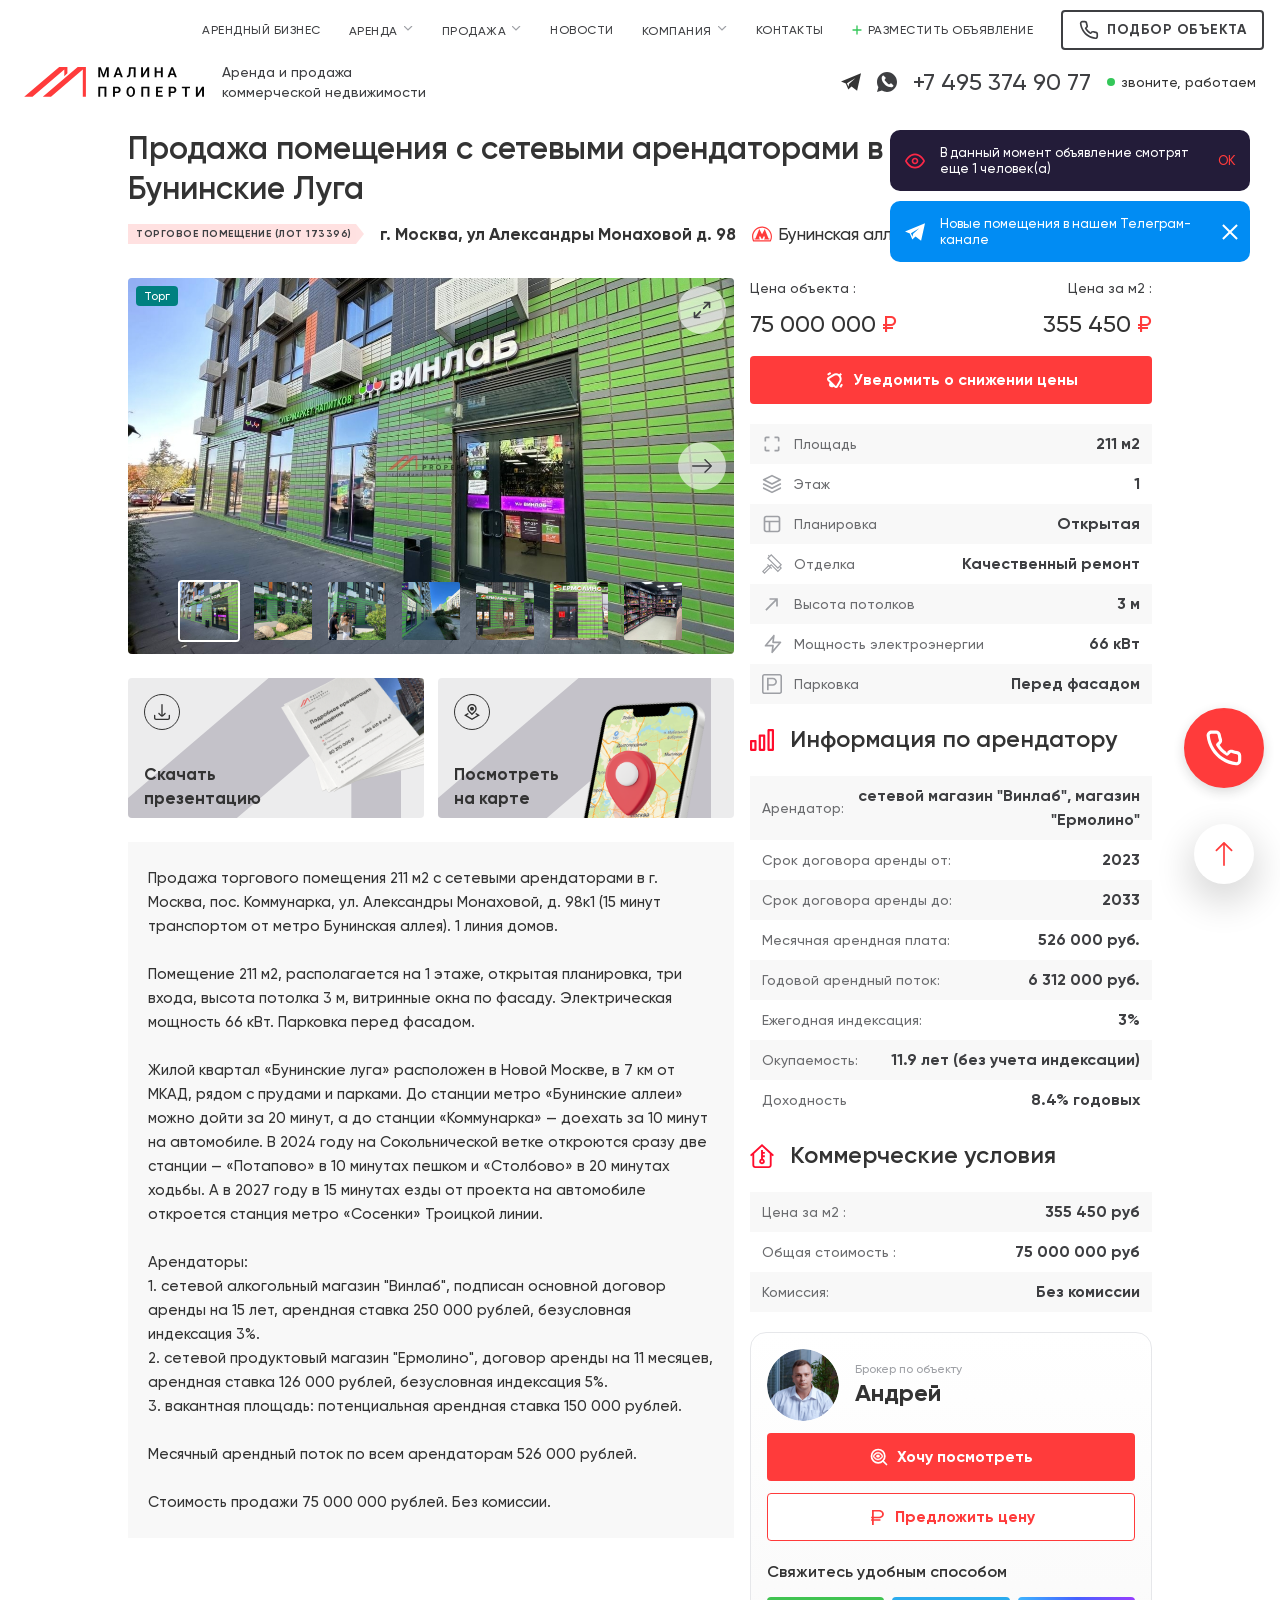
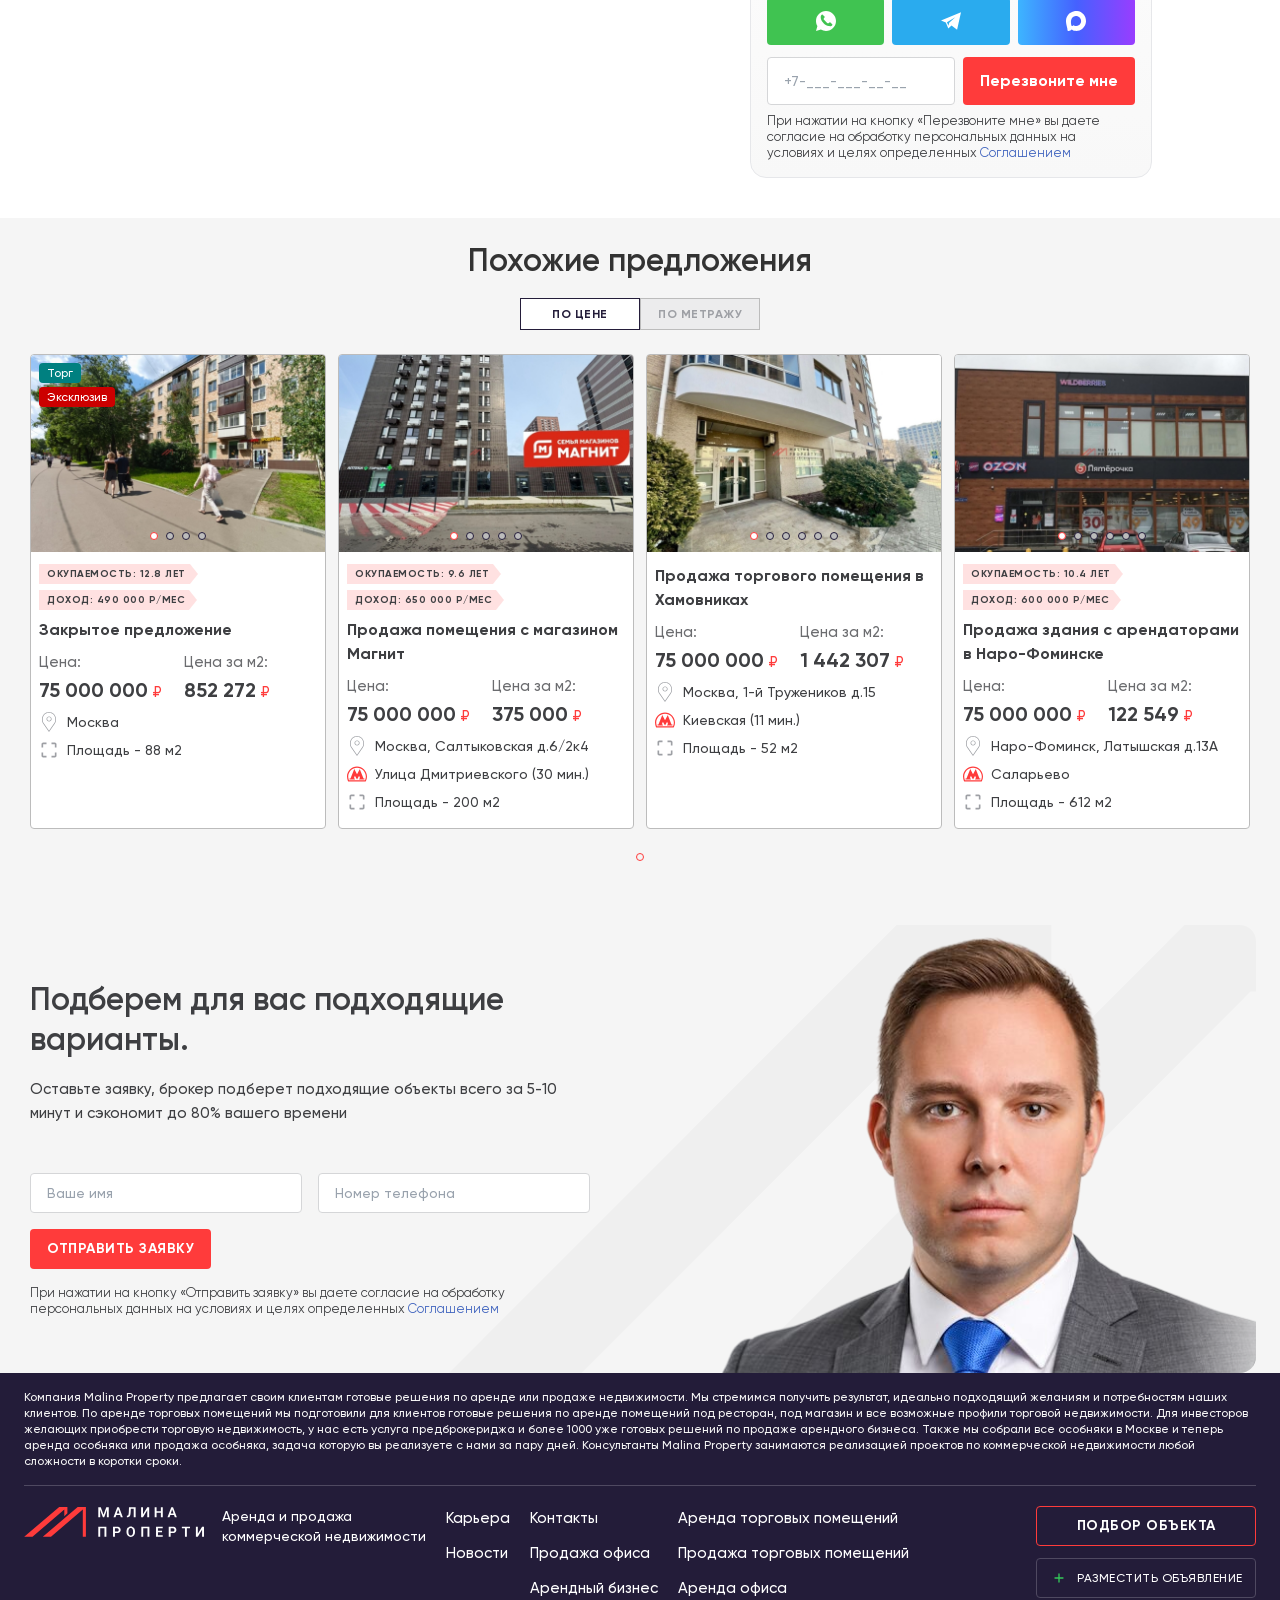
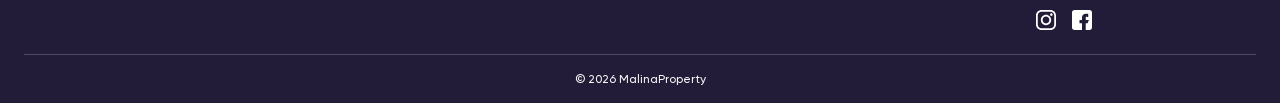
==== commit 08650439: "Правки 16.10: подборка v2, блок связи, форма «Подберём…», Gilroy Semibold, кириллический логотип" ====
--- a/object/index.html
+++ b/object/index.html
@@ -201,22 +201,20 @@
   </div>
 </div>
 <div id="contact">
-  <!-- С менеджером — брокер по объекту; без менеджера — отдел продаж (?manager=no) -->
+  <!-- Вся колонка связи — одна светлая карточка (решение 7, D13.4). С менеджером — брокер по объекту; без менеджера — отдел продаж (?manager=no) -->
   <div class="agent if-manager">
     <img class="agent-photo" src="../img/contact/broker-andrey.png" alt="Андрей" />
     <div><p class="agent-role">Брокер по объекту</p><p class="agent-name">Андрей</p></div>
   </div>
-  <!-- «Задать вопрос» — как на сайте: Telegram брокеру с готовым текстом; ссылка пока заглушка (решение 5) -->
-  <a class="btn btn--block btn--telegram if-manager" href="#"><img src="../img/site/telegram.svg" alt="" />Задать вопрос</a>
   <div class="agent if-no-manager">
     <span class="agent-logo"><img src="../img/brand/mark.svg" alt="" /></span>
     <div><p class="agent-role">Отдел продаж</p><p class="agent-name">Malina Property</p></div>
   </div>
-  <div class="actions js-contact-actions">
+  <div class="actions">
     <a class="btn btn--primary btn--block" href="#" data-modal="m-view"><img src="../img/icons/view.svg" alt="" />Хочу посмотреть</a>
     <a class="btn btn--outline btn--block" href="#" data-modal="m-price"><img src="../img/icons/rub.svg" alt="" />Предложить цену</a>
   </div>
-  <div class="dark-panel">
+  <div class="connect">
     <h3>Свяжитесь удобным способом</h3>
     <div class="messengers">
       <a class="m-whatsapp" href="#" aria-label="WhatsApp"><img src="../img/icons/whatsapp-white.svg" alt="" /></a>
@@ -225,8 +223,8 @@
     </div>
     <form class="callback js-phone-form">
       <input class="input input--lg js-phone" type="tel" placeholder="+7-___-___-__-__" aria-label="Телефон" />
-      <button class="btn btn--primary btn--block" type="submit">Перезвоните мне</button>
-      <p class="consent consent--dark">При нажатии на кнопку «Перезвоните мне» вы даете согласие на обработку персональных данных на условиях и целях определенных <a href="#">Соглашением</a></p>
+      <button class="btn btn--primary" type="submit">Перезвоните мне</button>
+      <p class="consent">При нажатии на кнопку «Перезвоните мне» вы даете согласие на обработку персональных данных на условиях и целях определенных <a href="#">Соглашением</a></p>
     </form>
   </div>
 </div>
@@ -322,17 +320,16 @@
     <div class="dots js-carousel-dots" aria-label="Страницы"></div>
   </div>
 </section>
+<!-- Как «Обсудим подборку?» (решение 7, H): серая карточка, знак-полосы, фото брокера без фона; с менеджером — фото брокера без фона, без менеджера — логотип -->
 <section id="lead">
   <div class="container">
     <div class="lead-card">
       <div class="decor"><img src="../img/lead/decor.svg" alt="" /></div>
+      <div class="photo if-manager"><img src="../img/selection/broker-dmitriy.png" alt="" /></div>
+      <img class="logo if-no-manager" src="../img/brand/logo-dark.svg" alt="Малина Проперти" />
       <div class="content">
         <h2>Подберем для вас подходящие варианты.</h2>
         <p class="lead-text">Оставьте заявку, брокер подберет подходящие объекты всего за 5-10 минут и сэкономит до 80% вашего времени</p>
-        <!-- Телефон: брокер (с менеджером) или логотип (без) — между текстом и формой -->
-        <img class="broker-photo-m if-manager" src="../img/lead/broker-vitaliy-m.png" alt="Виталий" />
-        <p class="broker-m if-manager"><b>Виталий</b><span>Брокер по работе с клиентами</span></p>
-        <img class="wordmark-m if-no-manager" src="../img/brand/wordmark.svg" alt="Malina Property" />
         <form class="js-lead-form">
           <div class="inputs">
             <input class="input js-req" type="text" placeholder="Ваше имя" aria-label="Ваше имя" />
@@ -342,9 +339,6 @@
           <p class="consent">При нажатии на кнопку «Отправить заявку» вы даете согласие на обработку персональных данных на условиях и целях определенных <a href="#">Соглашением</a></p>
         </form>
       </div>
-      <img class="broker-photo if-manager" src="../img/lead/broker-vitaliy.png" alt="Виталий" />
-      <div class="broker if-manager"><p class="broker-name">Виталий</p><p class="broker-role">Брокер по работе с клиентами</p></div>
-      <img class="wordmark if-no-manager" src="../img/brand/wordmark.svg" alt="Malina Property" />
     </div>
   </div>
 </section>
--- a/styles.css
+++ b/styles.css
@@ -6,6 +6,7 @@
 
 /* === Шрифты: Gilroy с malinaproperty.ru === */
 @font-face { font-family: 'Gilroy'; font-weight: 400; font-display: swap; src: url('fonts/gilroy-regular.woff2') format('woff2'); }
+@font-face { font-family: 'Gilroy'; font-weight: 600; font-display: swap; src: url('fonts/gilroy-semibold.woff2') format('woff2'); }
 @font-face { font-family: 'Gilroy'; font-weight: 500; font-display: swap; src: url('fonts/gilroy-medium.woff') format('woff'); }
 @font-face { font-family: 'Gilroy'; font-weight: 700; font-display: swap; src: url('fonts/gilroy-bold.woff') format('woff'); }
 /* Квиз — шрифты сайта (Oswald, Golos Text), свои копии с Google Fonts */
@@ -66,6 +67,8 @@
   --c-glass-10: rgba(255, 255, 255, .1); --c-glass-20: rgba(255, 255, 255, .2);
   --c-arrow-shadow: rgba(62, 63, 66, .5); --c-arrow-shadow-hover: rgba(62, 63, 66, .7);
   --c-link: #3f63be;                        /* ссылка «Соглашением» (сайт) */
+  --c-panel-end: #f8f8f8;   /* низ градиента карточки связи (решение 7, D13.4) */
+  --c-panel-border: #e6e7ea; /* рамка карточки связи */
   --c-error: #ff0000; --c-error-bg: #fdd2d2; --c-error-glow: rgba(255, 0, 0, .3); /* ошибка поля (сайт) */
 
   /* Типографика — стили Figma Malina/Desktop/* (мобильные переопределены ниже) */
@@ -79,14 +82,19 @@
   --fs-h3: 20px;       --lh-h3: 28px;       /* H3 */
   --fs-h2: 24px;       --lh-h2: 32px;       /* H2, Title */
   --fs-h1: 32px;       --lh-h1: 40px;       /* H1 */
+  --fs-lead: 17px;     --lh-lead: 28px;     /* Lead */
+  --fs-display: 48px;  --lh-display: 56px;  /* Display */
+  --fw-head: 600;      /* H1–H3 и Display — Gilroy Semibold (решение 7, G) */
 
   /* Шапка: высота по живому сайту — 114 (две строки) / 64 на телефоне */
   --header-h: 114px;
 }
 @media (max-width: 767px) {
   :root {
-    /* Malina/Mobile/*: H1 24/32 Regular, H2 20/28, Title 20/28, Label 12/16 */
+    /* Malina/Mobile/*: H1 24/32, H2 20/28, Title 20/28, Label 12/16, Lead 15/24, Display 28/36 */
     --fs-h1: 24px; --lh-h1: 32px;
+    --fs-lead: 15px; --lh-lead: 24px;
+    --fs-display: 28px; --lh-display: 36px;
     --fs-h2: 20px; --lh-h2: 28px;
     --fs-label: 12px; --lh-label: 16px;
     --header-h: 64px;
@@ -168,10 +176,12 @@
   font-size: 14px; line-height: 20px; letter-spacing: .5px; text-transform: uppercase; }
 .btn--select:hover { background: var(--c-text-2); color: var(--c-white); }
 .btn--select:hover img { filter: invert(1); }
-/* Серая рамка (Интересно, Подобрать похожее); нажатая — красная */
-.btn--line { background: var(--c-white); border-color: var(--c-border); color: var(--c-text); }
-.btn--line:hover { border-color: var(--c-text-2); }
-.btn--line[aria-pressed="true"] { border-color: var(--c-accent); background: var(--c-accent-15); color: var(--c-accent); }
+/* Тихая кнопка без рамки (Неинтересно): 40, Button Text 14/20 */
+.btn--quiet { height: 40px; background: none; color: var(--c-muted); font-size: 14px; line-height: 20px; }
+.btn--quiet:hover { color: var(--c-text); }
+/* Нажатые (aria-pressed): рамочная — заливается, тихая — серая подложка */
+.btn--outline[aria-pressed="true"] { background: var(--c-accent); color: var(--c-white); }
+.btn--quiet[aria-pressed="true"] { background: var(--c-surface); color: var(--c-text); }
 
 /* Круглая кнопка-иконка: 48 на фото (полупрозрачная), 28 с рамкой (избранное, назад) */
 .icon-btn { display: inline-flex; align-items: center; justify-content: center; flex: none; border-radius: 50%; }
@@ -197,12 +207,6 @@
 .tag__body { display: flex; align-items: center; height: 20px; padding: 0 4px 0 8px; background: var(--c-accent-15);
   font-weight: 700; font-size: var(--fs-tag); line-height: var(--lh-tag); letter-spacing: .5px; text-transform: uppercase; color: var(--c-text-2); white-space: nowrap; }
 .tag__tail { width: 8px; height: 20px; }
-
-/* Лента-заголовок раздела: красное тело + хвост (Figma Section Ribbon) */
-.ribbon { display: inline-flex; align-items: flex-start; flex: none; }
-.ribbon__body { padding: 8px 10px; background: var(--c-accent); color: var(--c-white); white-space: nowrap;
-  font-weight: 700; font-size: 24px; line-height: 32px; }
-.ribbon__tail { width: 50px; height: 48px; }
 
 /* Бейдж на фото карточки */
 .badge { display: inline-block; padding: 2px 8px; border-radius: 4px; color: var(--c-white);
@@ -220,7 +224,7 @@
 @media (max-width: 767px) { .kv--wide-pad .kv__row { padding: 8px 16px; } }
 
 /* Заголовок раздела с иконкой (Информация по арендатору, Коммерческие условия) */
-.sec-title { display: flex; align-items: center; gap: 16px; font-weight: 700; font-size: var(--fs-h2); line-height: var(--lh-h2); color: var(--c-text); }
+.sec-title { display: flex; align-items: center; gap: 16px; font-weight: var(--fw-head); font-size: var(--fs-h2); line-height: var(--lh-h2); color: var(--c-text); }
 .sec-title img { width: 24px; height: 24px; flex: none; }
 @media (max-width: 767px) { .sec-title { gap: 12px; } }
 
@@ -280,7 +284,7 @@
 #header .nav-item:hover { color: var(--c-accent); }
 #header .nav-item img { width: 10px; height: 10px; }
 #header .header-bottom { display: flex; align-items: center; gap: 16px; height: 64px; }
-#header .logo img { width: 182px; height: 30px; }
+#header .logo img { width: 182px; height: 32px; }
 #header .logo-note { font-size: 14px; line-height: 20px; color: var(--c-text-2); white-space: nowrap; }
 #header .spacer { flex: 1; }
 #header .messenger img { width: 20px; height: 20px; }
@@ -305,7 +309,7 @@
 @media (max-width: 767px) {
   #header { border-bottom: 1px solid var(--c-border); }
   #header .header-bottom { gap: 6px; }
-  #header .logo img { width: 111.93px; height: 18.45px; }
+  #header .logo img { width: 111.93px; height: 19.68px; }
   #header .phone { font-size: var(--fs-caption); line-height: var(--lh-caption); }
   /* Порядок на телефоне: телефон → WhatsApp → звонок */
   #header .messenger--wa { order: 1; }
@@ -343,7 +347,7 @@
   font-size: var(--fs-caption); line-height: var(--lh-caption); color: var(--c-on-dark); }
 #footer .footer-main { display: flex; align-items: flex-start; gap: 20px; padding-top: 20px; padding-bottom: 24px; border-bottom: 1px solid var(--c-border-on-dark); }
 #footer .footer-brand { display: flex; gap: 16px; align-items: flex-start; }
-#footer .footer-brand img { width: 182px; height: 30px; }
+#footer .footer-brand img { width: 182px; height: 32px; }
 #footer .footer-brand p { font-size: 14px; line-height: 20px; white-space: nowrap; }
 #footer .footer-links { display: flex; flex-direction: column; gap: 11px; font-size: var(--fs-text); line-height: var(--lh-text); white-space: nowrap; }
 #footer .footer-links a:hover { color: var(--c-accent); }
@@ -365,7 +369,7 @@
   #footer .footer-about { padding-top: 16px; padding-bottom: 0; font-size: 0; line-height: 0; color: transparent; }
   #footer .footer-main { flex-wrap: nowrap; align-items: center; padding-top: 16px; padding-bottom: 8px; border-bottom: 0; }
   #footer .footer-brand { width: auto; }
-  #footer .footer-brand img { width: 127.4px; height: 21px; }
+  #footer .footer-brand img { width: 127.4px; height: 22.4px; }
   #footer .footer-brand p, #footer .footer-links, #footer .footer-actions { display: none; }
   #footer .footer-phone { display: block; }
   #footer .footer-copy { padding: 8px 0 16px; }
@@ -381,7 +385,7 @@
 #object-title { padding-top: 16px; padding-bottom: 20px; }
 #object-title .object-wrap { display: flex; flex-direction: column; gap: 12px; }
 #object-title .title-row { display: flex; align-items: flex-start; gap: 16px; }
-#object-title h1 { flex: 1; min-width: 0; font-weight: 700; font-size: var(--fs-h1); line-height: var(--lh-h1); color: var(--c-text); }
+#object-title h1 { flex: 1; min-width: 0; font-weight: var(--fw-head); font-size: var(--fs-h1); line-height: var(--lh-h1); color: var(--c-text); }
 #object-title .views { flex: none; white-space: nowrap; font-size: var(--fs-caption); line-height: var(--lh-caption); color: var(--c-light); }
 #object-title .info-row { display: flex; flex-wrap: wrap; align-items: center; gap: 8px 16px; }
 #object-title .address { font-weight: 700; font-size: var(--fs-subtitle); line-height: var(--lh-subtitle); }
@@ -393,7 +397,6 @@
   #object-title .object-wrap { gap: 8px; }
   #object-title .mobile-actions { display: flex; justify-content: space-between; }
   #object-title .title-row .views, #object-title .title-row .icon-btn { display: none; }
-  #object-title h1 { font-weight: 400; }
   #object-title .info-row { flex-direction: column; align-items: flex-start; gap: 8px; }
 }
 
@@ -470,7 +473,7 @@
 #gallery .g-full__thumbs .thumb[aria-current="true"] { border-color: var(--c-white); }
 #gallery .g-full__thumbs .thumb img { width: 100%; height: 100%; object-fit: cover; }
 .g-full__panel { width: 320px; flex: none; display: flex; flex-direction: column; align-items: flex-start; gap: 12px; padding: 32px 24px; overflow-y: auto; background: var(--c-white); }
-.g-full__panel h2 { font-weight: 700; font-size: var(--fs-h2); line-height: var(--lh-h2); }
+.g-full__panel h2 { font-weight: var(--fw-head); font-size: var(--fs-h2); line-height: var(--lh-h2); }
 .g-full__address { font-weight: 700; font-size: var(--fs-subtitle); line-height: var(--lh-subtitle); }
 .g-full__metro { display: flex; align-items: center; gap: 6px; font-size: var(--fs-subtitle); line-height: var(--lh-subtitle); }
 .g-full__metro img { width: 20px; height: 20px; flex: none; }
@@ -526,18 +529,19 @@
 #tenant, #terms { display: flex; flex-direction: column; gap: 20px; }
 @media (max-width: 767px) { #tenant, #terms { gap: 16px; } }
 
-/* === Контакты (blocks/object/contact.html) === */
-#contact { display: flex; flex-direction: column; gap: 12px; }
-#contact .agent { display: flex; align-items: center; gap: 16px; padding: 12px 16px 12px 12px; border-radius: 8px; background: var(--c-row); }
+/* === Контакты (blocks/object/contact.html) — одна светлая карточка: градиент, тонкая рамка (решение 7, D13.4) === */
+#contact { display: flex; flex-direction: column; gap: 12px; padding: 16px; border: 1px solid var(--c-panel-border); border-radius: 16px;
+  background: linear-gradient(180deg, var(--c-white), var(--c-panel-end)); }
+#contact .agent { display: flex; align-items: center; gap: 16px; }
 #contact .agent-photo { width: 72px; height: 72px; border-radius: 50%; flex: none; object-fit: cover; }
 #contact .agent-logo { width: 72px; height: 72px; border-radius: 50%; flex: none; display: flex; align-items: center; justify-content: center;
   background: var(--c-white); border: 1px solid var(--c-border-input); }
 #contact .agent-logo img { width: 43.2px; height: 20.25px; }
 #contact .agent-role { font-size: var(--fs-caption); line-height: var(--lh-caption); color: var(--c-light); }
 #contact .agent-name { font-weight: 700; font-size: var(--fs-h2); line-height: var(--lh-h2); color: var(--c-text); }
-#contact .actions { display: flex; flex-direction: column; gap: 10px; }
-#contact .dark-panel { display: flex; flex-direction: column; gap: 12px; padding: 20px; border-radius: 8px; background: var(--c-dark); }
-#contact .dark-panel h3 { font-weight: 700; font-size: var(--fs-body); line-height: var(--lh-body); color: var(--c-white); }
+#contact .actions { display: flex; flex-direction: column; gap: 12px; }
+#contact .connect { display: flex; flex-direction: column; gap: 12px; margin-top: 8px; }
+#contact .connect h3 { font-weight: var(--fw-head); font-size: var(--fs-body); line-height: var(--lh-body); color: var(--c-text); }
 #contact .messengers { display: flex; gap: 8px; }
 #contact .messengers a { flex: 1; height: 48px; border-radius: 4px; display: flex; align-items: center; justify-content: center; }
 #contact .messengers a:hover { opacity: .85; }
@@ -545,18 +549,23 @@
 #contact .m-whatsapp { background: var(--c-whatsapp); }
 #contact .m-telegram { background: var(--c-telegram); }
 #contact .m-max { background: linear-gradient(90deg, var(--c-max-1), var(--c-max-2) 50%, var(--c-max-3)); }
-#contact .callback { display: flex; flex-direction: column; gap: 8px; }
+/* Звонок в одну строку: поле — вся оставшаяся ширина, кнопка — по содержимому */
+#contact .callback { display: flex; flex-wrap: wrap; gap: 8px; }
+#contact .callback .input { flex: 1; min-width: 0; width: auto; }
+#contact .callback .btn { flex: none; }
+#contact .callback .consent { flex-basis: 100%; }
 @media (max-width: 767px) {
   #contact .agent { gap: 12px; }
   #contact .agent-photo, #contact .agent-logo { width: 56px; height: 56px; }
   #contact .agent-logo img { width: 33.6px; height: 15.75px; }
-  #contact .dark-panel { padding: 20px 16px; }
+  /* На странице объекта эти кнопки на телефоне — закреплённые внизу (blocks/object/sticky.html); в окне подборки остаются */
+  body:has(#sticky-actions) #contact .actions { display: none; }
 }
 
 /* === Похожие предложения (blocks/object/similar.html) — карусель: 4 / 3 / 2 / 1 карточки, как .js-more-carousel === */
 #similar { background: var(--c-page); padding: 24px 0; }
 #similar .s-head { display: flex; flex-direction: column; align-items: center; gap: 16px; margin-bottom: 24px; }
-#similar h2 { font-weight: 700; font-size: var(--fs-h1); line-height: var(--lh-h1); color: var(--c-text); text-align: center; }
+#similar h2 { font-weight: var(--fw-head); font-size: var(--fs-h1); line-height: var(--lh-h1); color: var(--c-text); text-align: center; }
 #similar .tabs { display: flex; border-radius: 2px; }
 #similar .tabs button { width: 120px; height: 32px; font-weight: 700; font-size: var(--fs-caption); line-height: var(--lh-caption);
   letter-spacing: .5px; text-transform: uppercase; background: var(--c-banner); border: 1px solid var(--c-border); color: var(--c-light); }
@@ -570,51 +579,55 @@
 @media (max-width: 767px) {
   #similar { background: var(--c-white); }
   #similar .s-head { margin-bottom: 20px; }
-  #similar h2 { font-weight: 400; }
   #similar .tabs { display: none; }
   #similar .track { --n: 1; }
   #similar .dots { margin-bottom: 20px; }
 }
 
-/* === Форма заявки (blocks/object/lead.html) === */
+/* === Форма заявки (blocks/object/lead.html) — как подвал подборки (решение 7, H), Figma Lead Form 2801:9648 === */
 #lead { background: var(--c-page); padding: 16px 0 0; }
-#lead .lead-card { position: relative; height: 400px; border-radius: 4px; overflow: hidden; background: var(--c-white); }
+#lead .lead-card { position: relative; height: 448px; border-radius: 16px; overflow: hidden; }
 #lead .decor { position: absolute; right: 0; top: 0; width: 891px; height: 532px; overflow: hidden; }
 #lead .decor img { position: absolute; top: 0; left: 0; width: 109.35%; height: 100%; max-width: none; }
-#lead .content { position: absolute; left: 80px; top: 64px; width: 560px; display: flex; flex-direction: column; gap: 16px; }
-#lead h2 { font-weight: 700; font-size: var(--fs-h1); line-height: var(--lh-h1); color: var(--c-text-2); }
+/* ≥ 992 своего фона нет — лежит на фоне секции. С менеджером: фото 608×608 у правого края (за край на 40), сверху −20;
+   переход — маской на самом фото по его правому краю, 120 (знак-полосы сзади не перекрываются). Без менеджера — логотип 400 справа по центру высоты */
+#lead .photo { position: absolute; inset: 0; pointer-events: none; }
+#lead .photo img { position: absolute; top: -20px; right: -40px; width: 608px; max-width: none;
+  -webkit-mask-image: linear-gradient(to right, #000 calc(100% - 120px), transparent); mask-image: linear-gradient(to right, #000 calc(100% - 120px), transparent); }
+#lead .logo { position: absolute; right: 92px; top: 50%; transform: translateY(-50%); width: 400px; height: auto; }
+/* Текст и поля — по левой линии карточек «Похожие предложения» (лента 4 × 296 + 3 × 12 по центру) */
+#lead .content { position: absolute; left: 6px; top: 56px; width: 560px; display: flex; flex-direction: column; gap: 16px; }
+#lead h2 { font-weight: var(--fw-head); font-size: var(--fs-h1); line-height: var(--lh-h1); color: var(--c-text-2); }
 #lead .lead-text { font-size: var(--fs-text); line-height: var(--lh-text); color: var(--c-text-2); }
-#lead form { display: flex; flex-direction: column; align-items: flex-start; gap: 16px; margin-top: 16px; }
+#lead form { display: flex; flex-direction: column; align-items: flex-start; gap: 16px; margin-top: 32px; }
 #lead .inputs { display: flex; gap: 16px; width: 100%; }
 #lead .inputs .input { flex: 1; min-width: 0; }
-#lead .broker-photo { position: absolute; right: 115px; bottom: 0; width: 390px; height: 390px; object-fit: cover; }
-#lead .broker { position: absolute; right: 5px; top: 172px; display: flex; flex-direction: column; gap: 6px; }
-#lead .broker-name { font-size: 24px; line-height: 32px; color: var(--c-text-2); }
-#lead .broker-role { font-size: var(--fs-text); line-height: var(--lh-text); color: var(--c-gray); width: 90px; }
-#lead .wordmark { position: absolute; right: 140px; top: 50%; transform: translateY(-50%); width: 320px; height: 89.72px; }
-#lead .broker-photo-m, #lead .broker-m, #lead .wordmark-m { display: none; }
-/* 992–1279: правая часть уже — фото и подпись ужимаются */
+/* 992–1279: карточка уже — фото меньше, текст ближе к краю */
 @media (max-width: 1279px) {
-  #lead .content { left: 48px; width: 460px; }
-  #lead .broker-photo { right: 60px; width: 340px; height: 340px; }
-  #lead .broker { display: none; }
-  #lead .wordmark { right: 48px; width: 280px; height: 78.5px; }
-}
-/* < 992 — колонкой, как на телефоне */
+  #lead .content { left: 21px; width: 460px; }
+  #lead .photo img { width: 440px; }
+  #lead .logo { right: 48px; width: 320px; }
+}
+/* < 992 — как на телефоне (Figma 390): фото сверху в колонке 300, под ним текст по центру; поля друг под другом */
 @media (max-width: 991px) {
-  #lead { padding: 0; }
-  #lead .container { width: auto; padding: 0; }
-  #lead .lead-card { height: auto; border-radius: 0; background: var(--c-page); padding: 40px 8px 32px; }
-  #lead .decor, #lead .broker-photo, #lead .broker, #lead .wordmark { display: none; }
-  #lead .content { position: static; width: auto; max-width: 560px; margin: 0 auto; align-items: center; gap: 12px; text-align: center; }
+  #lead { padding: 24px 0; background: var(--c-white); }
+  #lead .container { padding: 0 16px; }
+  #lead .lead-card { height: auto; padding-top: 300px; background: var(--c-surface); }
+  #lead .decor { left: calc(50% - 333px); right: auto; width: 553px; height: 300px; }
+  #lead .photo { bottom: auto; height: 300px; overflow: hidden; }
+  #lead .photo img { top: 0; right: auto; left: 50%; transform: translateX(-50%); width: 340px; -webkit-mask-image: none; mask-image: none; }
+  #lead .photo::after { content: ''; position: absolute; bottom: 0; left: 0; right: 0; height: 60px; background: linear-gradient(0deg, var(--c-surface), transparent); }
+  #lead .content { position: relative; left: auto; top: auto; width: auto; max-width: 560px; margin: 0 auto; padding: 24px 20px; align-items: center; gap: 12px; text-align: center; }
   #lead h2 { font-size: var(--fs-h3); line-height: var(--lh-h3); }
-  #lead .broker-photo-m { display: block; width: 120px; height: 120px; }
-  #lead .broker-m { display: flex; flex-direction: column; align-items: center; gap: 12px; }
-  #lead .broker-m b { font-weight: 400; font-size: 24px; line-height: 32px; color: var(--c-text); }
-  #lead .broker-m span { font-size: 16px; line-height: 24px; color: var(--c-gray); }
-  #lead .wordmark-m { display: block; width: 200px; height: 56.075px; }
-  #lead form { width: 100%; margin-top: 0; padding-top: 24px; gap: 12px; }
-  #lead form .btn { width: 100%; }
+  #lead form { align-self: stretch; margin-top: 8px; gap: 12px; }
+  #lead .inputs { flex-direction: column; gap: 8px; }
+  #lead .inputs .input { flex: none; height: 48px; }
+  #lead form .btn { width: 100%; height: 48px; }
+  #lead .consent { text-align: left; }
+  /* Без менеджера: колонка сверху 160, логотип 240 по центру */
+  html[data-manager="no"] #lead .lead-card { padding-top: 160px; }
+  html[data-manager="no"] #lead .decor { height: 160px; }
+  #lead .logo { top: 71px; right: auto; left: 50%; transform: translateX(-50%); width: 240px; }
 }
 
 /* === Плашка «объявление смотрят» (blocks/object/toast.html) — под шапкой справа === */
@@ -688,98 +701,100 @@
 
 /* === Шапка подборки (blocks/selection/header.html) === */
 #sel-header .container { display: flex; align-items: center; gap: 12px; padding-top: 20px; padding-bottom: 20px; }
-#sel-header .logo img { width: 182px; height: 30px; }
+#sel-header .logo img { width: 182px; height: 32px; }
 #sel-header .spacer { flex: 1; }
 #sel-header .broker { display: flex; flex-direction: column; align-items: flex-end; white-space: nowrap; }
 #sel-header .broker-name { font-weight: 700; font-size: var(--fs-body); line-height: var(--lh-body); }
 #sel-header .broker-role { font-size: var(--fs-caption); line-height: var(--lh-caption); color: var(--c-light); }
 @media (max-width: 767px) { #sel-header .container { padding: 12px 16px; } }
 
-/* === Вступление (blocks/selection/intro.html) === */
+/* === Вступление (blocks/selection/intro.html) — A1: метка «Личная подборка», заголовок Display, Lead === */
 #sel-intro .container { display: flex; flex-direction: column; align-items: flex-start; gap: 24px; padding-top: 40px; padding-bottom: 40px; }
-#sel-intro h1 { max-width: 800px; font-weight: 700; font-size: var(--fs-h1); line-height: var(--lh-h1); }
-#sel-intro .lead { max-width: 680px; font-size: 16px; line-height: 24px; color: var(--c-muted); }
+#sel-intro .eyebrow { display: flex; align-items: center; gap: 8px; color: var(--c-accent); font-size: 14px; line-height: 20px; }
+#sel-intro .eyebrow::before { content: ''; width: 24px; height: 2px; background: var(--c-accent); }
+#sel-intro h1 { max-width: 900px; font-weight: var(--fw-head); font-size: var(--fs-display); line-height: var(--lh-display); letter-spacing: -.01em; }
+#sel-intro .lead { max-width: 640px; font-weight: 400; font-size: var(--fs-lead); line-height: var(--lh-lead); color: var(--c-muted); }
 #sel-intro .stats { align-self: stretch; display: flex; gap: 16px; }
 #sel-intro .stat { flex: 1; min-width: 0; display: flex; flex-direction: column; gap: 4px; padding: 16px 20px; border-radius: 8px; background: var(--c-surface); white-space: nowrap; }
 #sel-intro .stat b { font-size: 24px; line-height: 32px; }
-#sel-intro .stat span { font-size: 14px; line-height: 20px; color: var(--c-muted); }
+#sel-intro .stat > span { font-size: 14px; line-height: 20px; color: var(--c-muted); }
 @media (max-width: 767px) {
   #sel-intro .container { gap: 16px; padding: 20px 16px 24px; }
-  #sel-intro h1 { font-weight: 400; }
+  #sel-intro .eyebrow { font-size: 12px; line-height: 16px; }
   #sel-intro .stats { flex-direction: column; gap: 8px; }
   #sel-intro .stat { flex-direction: row; align-items: center; gap: 12px; padding: 12px 20px; }
   #sel-intro .stat b { font-size: 20px; line-height: 28px; }
-  #sel-intro .stat span { font-size: 12px; line-height: 16px; }
-}
-
-/* === Карточки подборки (blocks/selection/cards.html) === */
+  #sel-intro .stat > span { font-size: 12px; line-height: 16px; }
+}
+
+/* === Карточки подборки (blocks/selection/cards.html) — B3.3: .card каталога + кнопки; 4 / 3 / 2 / 1 в ряд, ряд одной высоты === */
 #sel-cards .container { padding-top: 16px; padding-bottom: 48px; }
-#sel-cards .grid { display: grid; grid-template-columns: repeat(3, 1fr); gap: 24px; align-items: start; }
-.sel-card { display: flex; flex-direction: column; overflow: hidden; border: 1px solid var(--c-border-input); border-radius: 12px;
-  background: var(--c-white); box-shadow: 0 4px 16px var(--c-shadow-card); }
+#sel-cards .grid { display: grid; grid-template-columns: repeat(4, 1fr); gap: 21px; align-items: stretch; }
+.sel-card.card { width: auto; }
+.sel-card .card__body { flex: 1; }
 .js-sel-open { cursor: pointer; }
-.sel-card__photo { position: relative; height: 240px; }
-.sel-card__photo > img { width: 100%; height: 100%; object-fit: cover; }
-.sel-card .chip { position: absolute; left: 12px; top: 12px; padding: 4px 10px; border-radius: 12px; background: var(--c-white);
-  font-size: var(--fs-caption); line-height: var(--lh-caption); white-space: nowrap; }
-.sel-card__body { display: flex; flex-direction: column; gap: 12px; padding: 20px; }
-.sel-card__price { font-weight: 700; font-size: 24px; line-height: 32px; white-space: nowrap; }
-.sel-card__title { font-weight: 700; font-size: 16px; line-height: 24px; }
-.sel-card__addr { font-size: var(--fs-caption); line-height: var(--lh-caption); color: var(--c-light); }
-.sel-card__stats { display: flex; gap: 8px; padding: 12px 0; border-top: 1px solid var(--c-border-input); border-bottom: 1px solid var(--c-border-input); }
-.sel-card__stats > div { flex: 1; min-width: 0; display: flex; flex-direction: column; gap: 2px; }
-.sel-card__stats span { font-size: var(--fs-caption); line-height: var(--lh-caption); color: var(--c-light); white-space: nowrap; }
-.sel-card__stats b { font-size: 16px; line-height: 24px; }
-.sel-card__reason { display: flex; flex-direction: column; gap: 2px; }
-.sel-card__reason span { font-size: var(--fs-caption); line-height: var(--lh-caption); }
-.sel-card__reason p { font-size: 14px; line-height: 20px; color: var(--c-muted); }
-/* Архив: серый фон, затемнённое фото с плашкой, текст светлый */
-.sel-card--archive { background: var(--c-page); box-shadow: none; }
-.sel-card--archive .archive { position: absolute; inset: 0; display: flex; flex-direction: column; align-items: center; justify-content: center; gap: 4px;
+/* Заголовок — до 2 строк, адрес и метро — 1 строка с «…» */
+.sel-card .card__title { display: -webkit-box; -webkit-box-orient: vertical; -webkit-line-clamp: 2; overflow: hidden; }
+.sel-card .card__meta-row span { min-width: 0; overflow: hidden; text-overflow: ellipsis; white-space: nowrap; }
+/* Цены — колонки по содержимому; длинная цена уводит вторую на новую строку */
+.sel-card .card__prices { flex-wrap: wrap; gap: 4px 16px; }
+.sel-card .card__prices > div { flex: none; }
+.sel-card__actions { display: flex; flex-direction: column; gap: 8px; margin-top: auto; padding-top: 8px; }
+/* Архив: слой на фото, текст карточки приглушён */
+.sel-card--archive .card__img > img { width: 100%; height: 100%; object-fit: cover; }
+.sel-card--archive .archive { position: absolute; inset: 0; display: flex; flex-direction: column; align-items: center; justify-content: center;
   background: var(--c-dim-strong); color: var(--c-white); font-size: var(--fs-caption); line-height: var(--lh-caption); }
-.sel-card--archive .pill { padding: 6px 14px; border: 1px solid var(--c-glass-border); border-radius: 20px; background: var(--c-glass);
-  font-weight: 700; font-size: 16px; line-height: 24px; }
-.sel-card__status { font-weight: 700; font-size: 16px; line-height: 24px; color: var(--c-muted); }
-.sel-card--archive .sel-card__title, .sel-card--archive .sel-card__stats span, .sel-card--archive .sel-card__stats b { color: var(--c-light); }
+.sel-card--archive .archive b { font-size: var(--fs-subtitle); line-height: var(--lh-subtitle); }
+.sel-card--archive .card__tags, .sel-card--archive .card__title, .sel-card--archive .card__prices, .sel-card--archive .card__meta { opacity: .45; }
 #sel-cards .note { margin-top: 24px; font-size: var(--fs-caption); line-height: var(--lh-caption); color: var(--c-light); }
-@media (max-width: 1279px) { #sel-cards .grid { gap: 16px; } }
+@media (max-width: 1279px) { #sel-cards .grid { grid-template-columns: repeat(3, 1fr); gap: 16px; } }
 @media (max-width: 991px) { #sel-cards .grid { grid-template-columns: repeat(2, 1fr); } }
 @media (max-width: 767px) {
   #sel-cards .container { padding: 8px 16px 24px; }
   #sel-cards .grid { grid-template-columns: 1fr; }
-  .sel-card__photo { height: 220px; }
-  .sel-card__price { font-size: 20px; line-height: 28px; }
-  .sel-card__reason p { font-size: 12px; line-height: 16px; }
+  .sel-card .card__img { height: auto; aspect-ratio: 296 / 197; }
   #sel-cards .note { margin-top: 16px; }
 }
 
 /* === «Обсудим подборку?» (blocks/selection/broker.html) — текст слева, фото брокера справа; < 992 — фото сверху === */
 #sel-broker .container { display: flex; flex-direction: column; gap: 16px; padding-top: 40px; padding-bottom: 24px; }
-#sel-broker .broker-card { position: relative; display: flex; overflow: hidden; border: 1px solid var(--c-border-input); border-radius: 16px; background: var(--c-white); }
-#sel-broker .decor { position: absolute; top: -1px; right: -1px; width: 900px; height: 541px; pointer-events: none; }
+#sel-broker .broker-card { position: relative; display: flex; overflow: hidden; border-radius: 16px; background: var(--c-surface); }
+#sel-broker .decor { position: absolute; top: 0; right: 0; width: 900px; height: 541px; pointer-events: none; }
 #sel-broker .decor img { position: absolute; top: 0; height: 100%; opacity: .15; }
 #sel-broker .decor-1 { left: 292px; width: 692px; }
 #sel-broker .decor-2 { left: 0; width: 694px; }
 #sel-broker .decor .decor-m { display: none; }
-#sel-broker .content { position: relative; display: flex; flex-direction: column; align-items: flex-start; gap: 20px; width: 576px; flex: none; padding: 48px; }
-#sel-broker h2 { font-weight: 700; font-size: 32px; line-height: 40px; }
+#sel-broker .content { position: relative; display: flex; flex-direction: column; align-items: flex-start; gap: 20px; width: 645px; flex: none; padding: 48px; }
+#sel-broker h2 { font-weight: var(--fw-head); font-size: 32px; line-height: 40px; }
 #sel-broker .lead { font-size: 16px; line-height: 24px; color: var(--c-muted); }
 #sel-broker .name { display: flex; flex-direction: column; gap: 2px; }
 #sel-broker .name p { font-weight: 700; font-size: 24px; line-height: 32px; }
 #sel-broker .name span { font-size: 14px; line-height: 20px; color: var(--c-muted); }
 #sel-broker .contacts { display: flex; flex-wrap: wrap; gap: 12px 32px; white-space: nowrap; }
+@media (min-width: 1280px) { #sel-broker .contacts { flex-wrap: nowrap; } }
 #sel-broker .contacts div { display: flex; flex-direction: column; gap: 2px; }
 #sel-broker .contacts span, #sel-broker label { font-size: var(--fs-caption); line-height: var(--lh-caption); color: var(--c-light); }
 #sel-broker .contacts a { font-weight: 700; font-size: 16px; line-height: 24px; }
 #sel-broker .contacts a:hover { color: var(--c-accent); }
 #sel-broker .callback { display: flex; flex-direction: column; gap: 8px; width: 100%; }
+#sel-broker .callback .input, #sel-broker .callback .btn { max-width: 480px; }
 #sel-broker .photo { position: relative; flex: 1; min-width: 0; }
-#sel-broker .photo img { position: absolute; top: 58px; left: calc(50% + .5px); transform: translateX(-50%); width: 444px; max-width: none; }
+/* C3b: фото без фона 600×600 у правого края (за край на 40), голова у верха; слева мягкий переход в фон карточки */
+#sel-broker .photo img { position: absolute; top: -20px; right: -40px; width: 600px; max-width: none; }
+#sel-broker .photo::after { content: ''; position: absolute; top: 0; bottom: 0; left: calc(100% + 40px - 600px); width: 150px; z-index: 1;
+  background: linear-gradient(90deg, var(--c-surface), transparent); }
 #sel-broker .bottom { font-size: var(--fs-caption); line-height: var(--lh-caption); color: var(--c-light); }
+/* 992–1279: карточка уже — текст 576, фото 420, чтобы не наезжало на текст */
+@media (max-width: 1279px) {
+  #sel-broker .content { width: 576px; }
+  #sel-broker .photo img { top: auto; bottom: 0; width: 420px; }
+  #sel-broker .photo::after { left: calc(100% + 40px - 420px); }
+}
 @media (max-width: 991px) {
   #sel-broker .broker-card { flex-direction: column; }
   #sel-broker .photo { order: -1; flex: none; height: 300px; overflow: hidden; }
-  #sel-broker .photo img { top: 21.6px; left: calc(50% - 21px); width: 340px; }
+  #sel-broker .photo img { top: 0; bottom: auto; right: auto; left: 50%; transform: translateX(-50%); width: 340px; }
+  #sel-broker .photo::after { top: auto; left: 0; right: 0; width: auto; height: 60px; background: linear-gradient(0deg, var(--c-surface), transparent); }
   #sel-broker .decor { top: 0; right: -40px; width: 604px; height: 330px; }
   #sel-broker .decor .decor-1, #sel-broker .decor .decor-2 { display: none; }
   #sel-broker .decor .decor-m { display: block; left: 0; width: 100%; opacity: 1; }
@@ -788,7 +803,7 @@
 @media (max-width: 767px) {
   #sel-broker .container { padding: 24px 16px 16px; }
   #sel-broker .content { gap: 16px; padding: 24px 20px; }
-  #sel-broker h2 { font-weight: 400; font-size: 24px; line-height: 32px; }
+  #sel-broker h2 { font-size: 24px; line-height: 32px; }
   #sel-broker .name p { font-size: 20px; line-height: 28px; }
   #sel-broker .name span { font-size: 12px; line-height: 16px; }
   #sel-broker .contacts { flex-direction: column; gap: 12px; }
@@ -840,12 +855,12 @@
 .modal__form { display: grid; grid-template-columns: 410px 1fr; column-gap: 40px; row-gap: 16px; align-items: start; }
 .modal__form > :not(.modal__aside) { grid-column: 1; }
 .modal__aside { grid-column: 2; grid-row: 1 / span 5; align-self: stretch; }
-.modal__head h2 { font-weight: 700; font-size: 24px; line-height: 1.1; color: var(--c-text); }
+.modal__head h2 { font-weight: var(--fw-head); font-size: 24px; line-height: 1.1; color: var(--c-text); }
 .modal__head p { margin-top: 12px; font-size: 15px; line-height: 18px; color: var(--c-text-2); }
 .modal__fields { display: flex; flex-direction: column; gap: 12px; }
 .modal__submit { height: 52px; font-size: 15px; letter-spacing: .46px; text-transform: uppercase; }
 .input--area { height: 100px; padding: 12px 16px; resize: vertical; }
-.consent { font-size: 13px; line-height: 1.2; color: var(--c-text-2); }
+.consent { font-weight: 400; font-size: 13px; line-height: 16px; color: var(--c-text-2); }
 .consent a { color: var(--c-link); }
 /* Карточка объекта в окне (сайт: колонка на сером фоне) */
 .obj-card { height: 100%; overflow: hidden; border-radius: 4px; background: var(--c-surface); }
@@ -878,7 +893,7 @@
 .modal--success .modal__box { max-width: 608px; display: flex; flex-direction: column; align-items: center; gap: 12px; padding: 40px; text-align: center; }
 .success-icon { width: 96px; height: 96px; margin-bottom: 4px; display: flex; align-items: center; justify-content: center; border-radius: 50%; background: var(--c-accent-10); }
 .success-icon img { width: 40px; height: 40px; }
-.modal--success h2 { font-weight: 700; font-size: 24px; line-height: 1.1; }
+.modal--success h2 { font-weight: var(--fw-head); font-size: 24px; line-height: 1.1; }
 .modal--success p { font-size: 15px; line-height: 18px; color: var(--c-text-2); }
 @media (max-width: 991px) { .modal__form { grid-template-columns: 1fr 260px; column-gap: 24px; } }
 @media (max-width: 767px) {
@@ -917,13 +932,15 @@
 #tg-plaque button::before, #tg-plaque button::after { content: ''; position: absolute; left: 0; top: 9px; width: 20px; height: 2px; background: var(--c-white); transform: rotate(45deg); }
 #tg-plaque button::after { transform: rotate(-45deg); }
 @media (max-width: 767px) {
-  #tg-plaque, body:has(#viewers-toast:not([hidden])) #tg-plaque { top: auto; bottom: 10px; left: 10px; right: 10px; width: auto; padding: 10px 40px 10px 15px; }
-  body:has(#sticky-actions.is-shown) #tg-plaque { bottom: 136px; }
+  /* Телефон: сверху под шапкой, как уведомление (дирижёр 16.10; на сайте — снизу, но там теперь закреплённые кнопки) */
+  #tg-plaque, body:has(#viewers-toast:not([hidden])) #tg-plaque { top: calc(var(--header-h) + 10px); left: 10px; right: 10px; width: auto; padding: 10px 40px 10px 15px; }
 }
 
 /* === Квиз «Ищете помещение на покупку?» (blocks/object/quiz.html) — сайт: .min-quiz === */
 #quiz { position: fixed; right: 20px; bottom: 20px; z-index: 1500; padding: 10px; max-width: calc(100vw - 20px); }
 #quiz[hidden] { display: none; }
+/* На телефоне квиз не показываем — места нет (дирижёр 16.10) */
+@media (max-width: 767px) { #quiz { display: none !important; } }
 #quiz { animation: fade-in .4s ease-out; }
 .quiz__box { width: 540px; max-width: 100%; padding: 20px 20px 25px; background: var(--c-quiz); border-radius: 24px 0 24px 0;
   clip-path: polygon(0 0, calc(100% - 44px) 0, 100% 44px, 100% 100%, 44px 100%, 0 calc(100% - 44px)); }
@@ -951,10 +968,6 @@
   .quiz__row { flex-direction: column; }
 }
 
-/* Кнопка «Задать вопрос» (Telegram брокеру) — синяя */
-.btn--telegram { background: var(--c-telegram); color: var(--c-white); }
-.btn--telegram:hover { opacity: .85; }
-
 /* Текст футера свёрнут по высоте, клик раскрывает (сайт: .js-footer-text) */
 #footer .footer-about { max-height: 200px; overflow: hidden; cursor: pointer; transition: max-height 5s; }
 #footer .footer-about.is-open { max-height: 2000px; }
